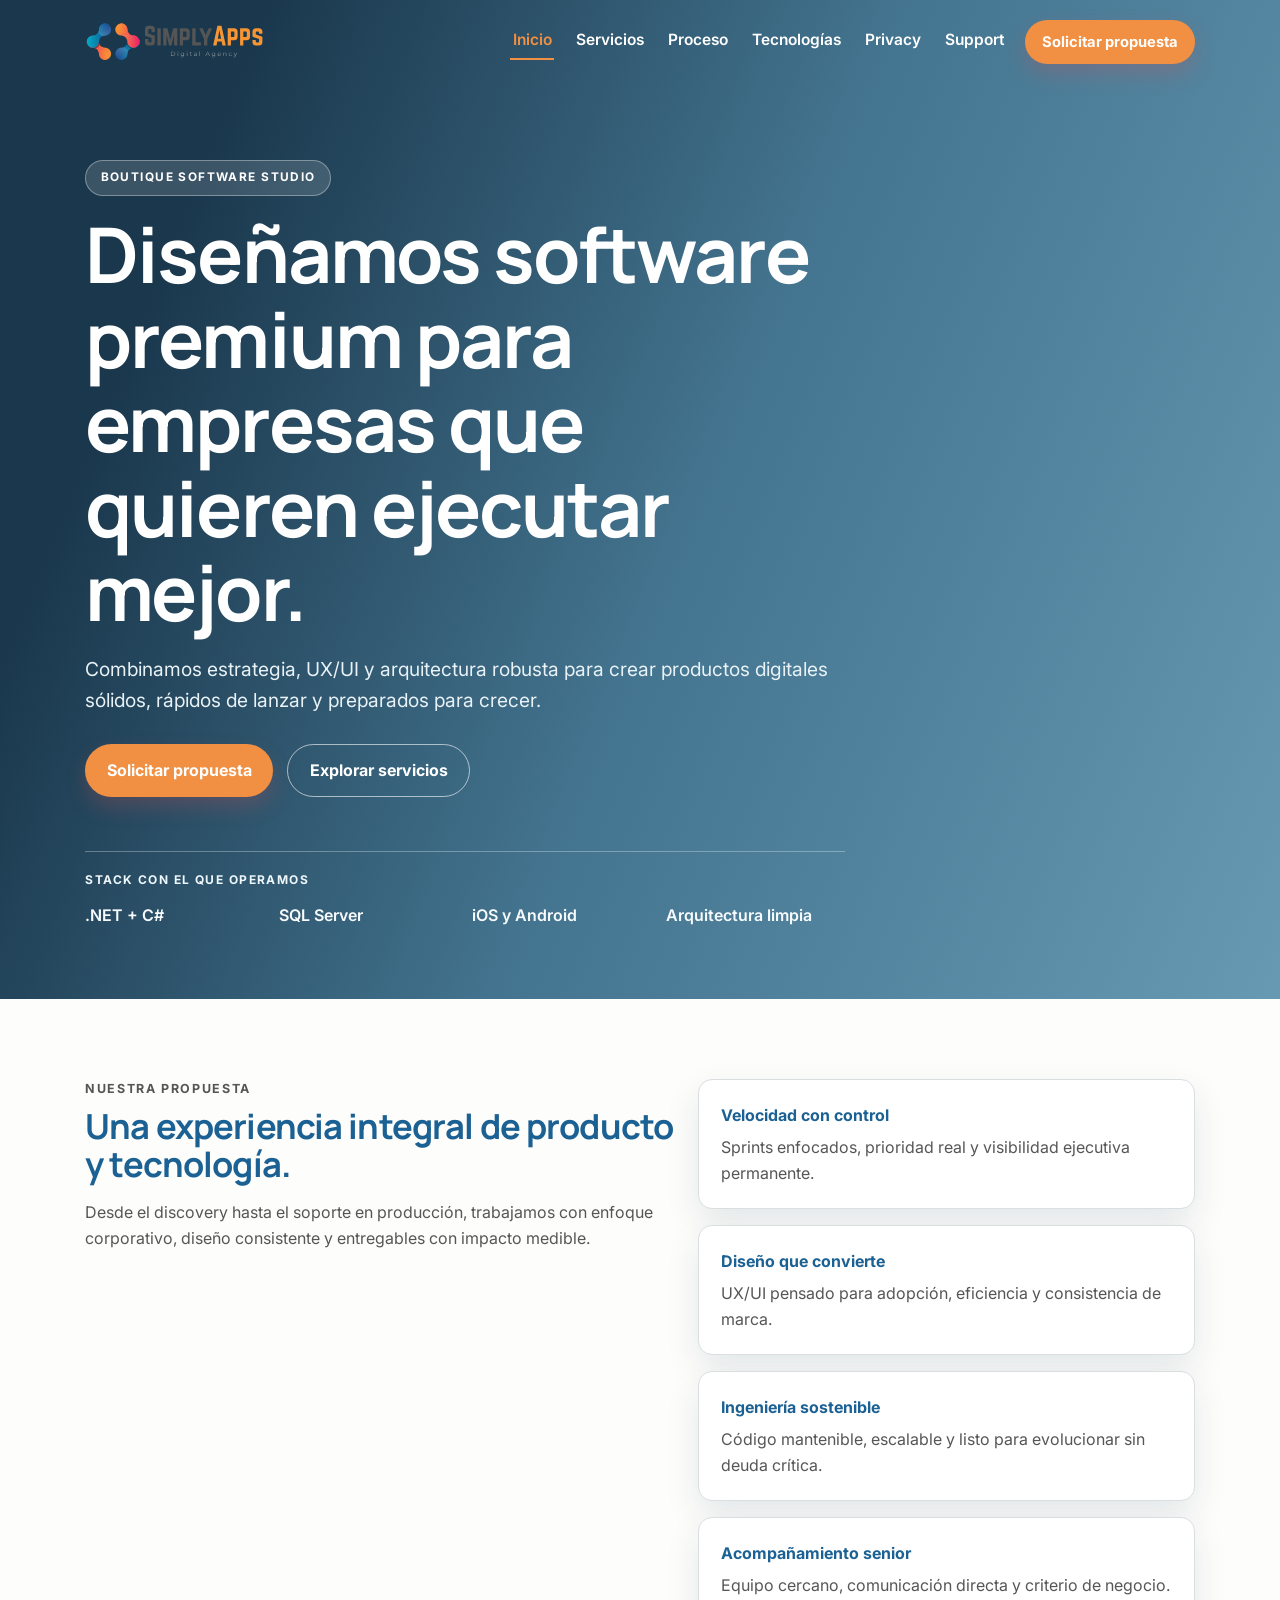
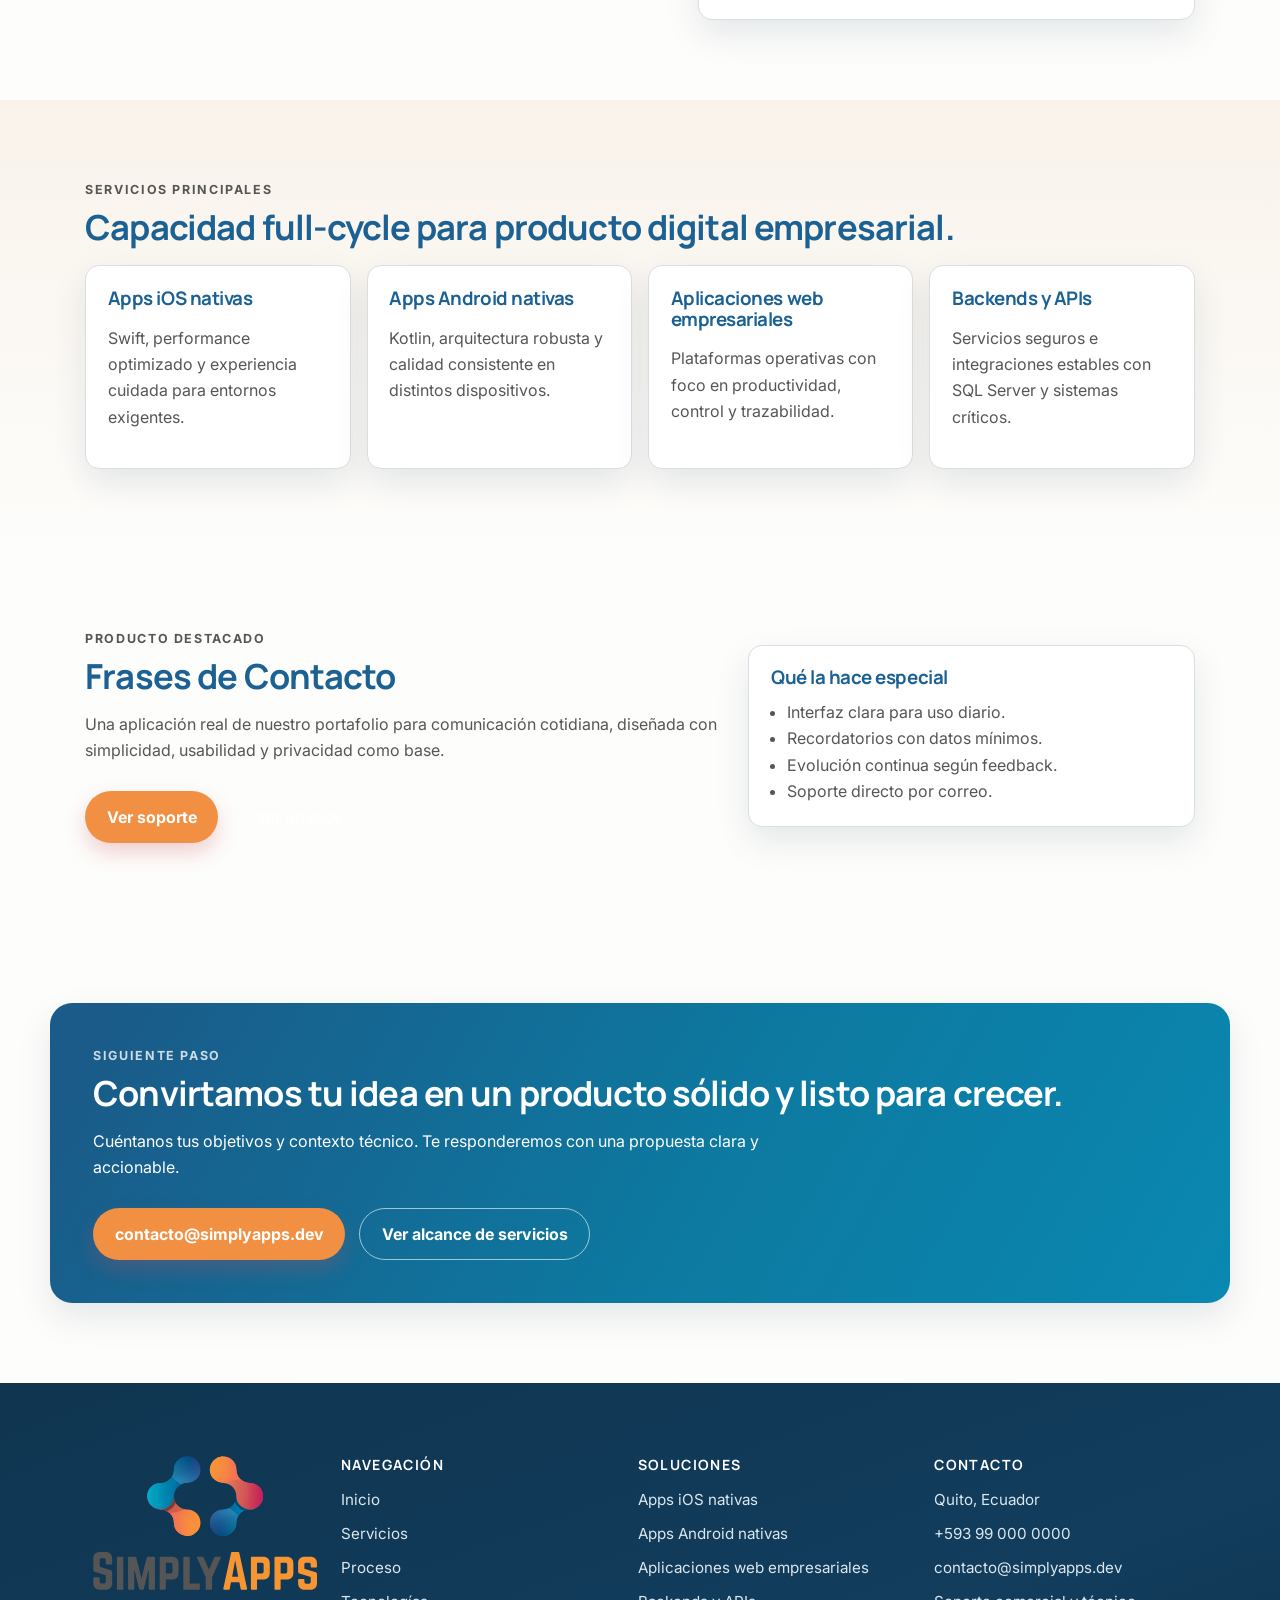
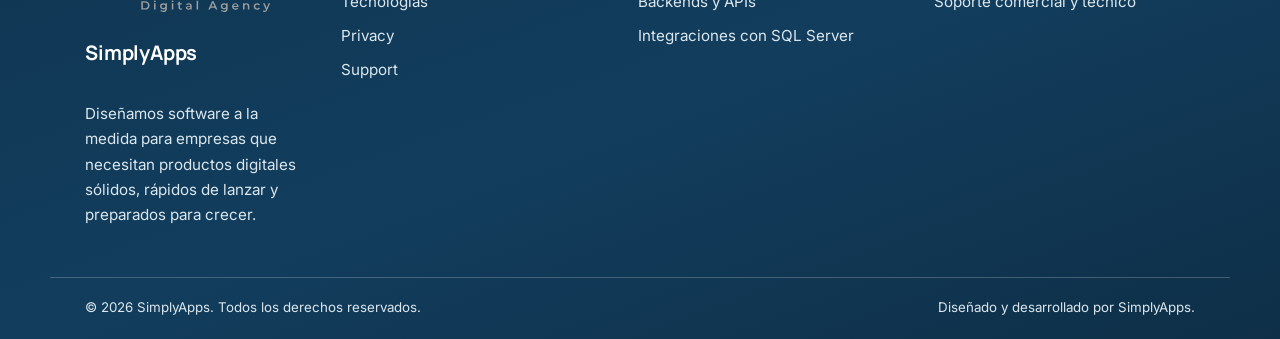
==== index.html @ c35cd117 "Refina navbar y potencia branding del footer" ====
<!doctype html>
<html lang="es">
  <head>
    <meta charset="UTF-8" />
    <meta name="viewport" content="width=device-width, initial-scale=1" />
    <title>SimplyApps | Software a medida para empresas</title>
    <meta name="description" content="SimplyApps diseña y desarrolla apps móviles nativas, plataformas web empresariales y soluciones backend sólidas para organizaciones que necesitan crecer con confianza." />
    <link rel="canonical" href="https://simplyapps.github.io/" />
    <link rel="icon" type="image/svg+xml" href="images/favicon.svg" />
    <link rel="preconnect" href="https://fonts.googleapis.com" />
    <link rel="preconnect" href="https://fonts.gstatic.com" crossorigin />
    <link href="https://fonts.googleapis.com/css2?family=Manrope:wght@500;600;700;800&family=Inter:wght@400;500;600;700&display=swap" rel="stylesheet" />
    <link rel="stylesheet" href="css/styles.css" />
  </head>
  <body data-page="inicio">
    <a class="skip-link" href="#contenido">Saltar al contenido principal</a>
    <header class="site-header" id="inicio">
      <nav class="nav" aria-label="Navegación principal">
        <div class="container nav__inner">
          <a class="brand" href="index.html" aria-label="Ir al inicio de SimplyApps"><img src="images/logoh.svg" alt="SimplyApps" /></a>
          <button class="nav-toggle" type="button" aria-expanded="false" aria-controls="nav-menu"><span class="sr-only">Abrir menú</span><span aria-hidden="true"></span><span aria-hidden="true"></span><span aria-hidden="true"></span></button>
          <div class="nav__menu" id="nav-menu">
            <a data-nav="inicio" href="index.html">Inicio</a>
            <a data-nav="servicios" href="services.html">Servicios</a>
            <a data-nav="proceso" href="process.html">Proceso</a>
            <a data-nav="tecnologias" href="technologies.html">Tecnologías</a>
            <a data-nav="privacy" href="privacy.html">Privacy</a>
            <a data-nav="support" href="support.html">Support</a>
                        <a href="#contacto" class="btn btn--sm">Solicitar propuesta</a>
          </div>
        </div>
      </nav>

      <section class="hero" aria-labelledby="hero-title">
        <div class="hero__media" aria-hidden="true"></div>
        <div class="hero__overlay" aria-hidden="true"></div>
        <div class="hero__content">
          <span class="hero__badge">Boutique software studio</span>
          <h1 id="hero-title">Diseñamos software premium para empresas que quieren ejecutar mejor.</h1>
          <p>Combinamos estrategia, UX/UI y arquitectura robusta para crear productos digitales sólidos, rápidos de lanzar y preparados para crecer.</p>
          <div class="hero__cta">
            <a class="btn" href="#contacto">Solicitar propuesta</a>
            <a class="btn btn--ghost" href="services.html">Explorar servicios</a>
          </div>
          <div class="hero__trust" aria-label="Tecnologías y estándares">
            <p>STACK CON EL QUE OPERAMOS</p>
            <ul>
              <li>.NET + C#</li>
              <li>SQL Server</li>
              <li>iOS y Android</li>
              <li>Arquitectura limpia</li>
            </ul>
          </div>
        </div>
      </section>
    </header>

    <main id="contenido">
      <section class="section">
        <div class="container grid grid--2">
          <div>
            <p class="eyebrow">Nuestra propuesta</p>
            <h2>Una experiencia integral de producto y tecnología.</h2>
            <p>Desde el discovery hasta el soporte en producción, trabajamos con enfoque corporativo, diseño consistente y entregables con impacto medible.</p>
          </div>
          <ul class="stats" aria-label="Pilares de trabajo">
            <li><strong>Velocidad con control</strong><span>Sprints enfocados, prioridad real y visibilidad ejecutiva permanente.</span></li>
            <li><strong>Diseño que convierte</strong><span>UX/UI pensado para adopción, eficiencia y consistencia de marca.</span></li>
            <li><strong>Ingeniería sostenible</strong><span>Código mantenible, escalable y listo para evolucionar sin deuda crítica.</span></li>
            <li><strong>Acompañamiento senior</strong><span>Equipo cercano, comunicación directa y criterio de negocio.</span></li>
          </ul>
        </div>
      </section>

      <section class="section section--soft" id="servicios">
        <div class="container">
          <p class="eyebrow">Servicios principales</p>
          <h2>Capacidad full-cycle para producto digital empresarial.</h2>
          <div class="cards cards--4">
            <article class="card"><h3>Apps iOS nativas</h3><p>Swift, performance optimizado y experiencia cuidada para entornos exigentes.</p></article>
            <article class="card"><h3>Apps Android nativas</h3><p>Kotlin, arquitectura robusta y calidad consistente en distintos dispositivos.</p></article>
            <article class="card"><h3>Aplicaciones web empresariales</h3><p>Plataformas operativas con foco en productividad, control y trazabilidad.</p></article>
            <article class="card"><h3>Backends y APIs</h3><p>Servicios seguros e integraciones estables con SQL Server y sistemas críticos.</p></article>
          </div>
        </div>
      </section>

      <section class="section" id="frases">
        <div class="container app-highlight">
          <div>
            <p class="eyebrow">Producto destacado</p>
            <h2 id="frases-title">Frases de Contacto</h2>
            <p>Una aplicación real de nuestro portafolio para comunicación cotidiana, diseñada con simplicidad, usabilidad y privacidad como base.</p>
            <div class="hero__cta">
              <a class="btn" href="support.html">Ver soporte</a>
              <a class="btn btn--ghost" href="privacy.html">Ver privacy</a>
            </div>
          </div>
          <aside class="card app-card" aria-label="Resumen de Frases de Contacto">
            <h3>Qué la hace especial</h3>
            <ul>
              <li>Interfaz clara para uso diario.</li>
              <li>Recordatorios con datos mínimos.</li>
              <li>Evolución continua según feedback.</li>
              <li>Soporte directo por correo.</li>
            </ul>
          </aside>
        </div>
      </section>

      <section class="section">
        <div class="container cta-block" id="contacto">
          <p class="eyebrow">Siguiente paso</p>
          <h2>Convirtamos tu idea en un producto sólido y listo para crecer.</h2>
          <p>Cuéntanos tus objetivos y contexto técnico. Te responderemos con una propuesta clara y accionable.</p>
          <div class="hero__cta">
            <a class="btn" href="mailto:contacto@simplyapps.dev">contacto@simplyapps.dev</a>
            <a class="btn btn--ghost" href="services.html">Ver alcance de servicios</a>
          </div>
        </div>
      </section>
    </main>

    <footer class="site-footer">
      <div class="container footer-grid">
        <div>
          <a class="footer-brand" href="index.html"><img src="images/LogoSquare.svg" alt="Logo SimplyApps" /><strong>SimplyApps</strong></a>
          <p>Diseñamos software a la medida para empresas que necesitan productos digitales sólidos, rápidos de lanzar y preparados para crecer.</p>
        </div>
        <div>
          <h3>Navegación</h3>
          <ul>
            <li><a href="index.html">Inicio</a></li><li><a href="services.html">Servicios</a></li><li><a href="process.html">Proceso</a></li><li><a href="technologies.html">Tecnologías</a></li><li><a href="privacy.html">Privacy</a></li><li><a href="support.html">Support</a></li>
          </ul>
        </div>
        <div>
          <h3>Soluciones</h3>
          <ul>
            <li>Apps iOS nativas</li><li>Apps Android nativas</li><li>Aplicaciones web empresariales</li><li>Backends y APIs</li><li>Integraciones con SQL Server</li>
          </ul>
        </div>
        <div>
          <h3>Contacto</h3>
          <ul>
            <li>Quito, Ecuador</li>
            <li>+593 99 000 0000</li>
            <li><a href="mailto:contacto@simplyapps.dev">contacto@simplyapps.dev</a></li>
            <li>Soporte comercial y técnico</li>
          </ul>
        </div>
      </div>
      <div class="container footer-copy">
        <small>© 2026 SimplyApps. Todos los derechos reservados.</small>
        <small>Diseñado y desarrollado por SimplyApps.</small>
      </div>
    </footer>

    <script src="js/main.js" defer></script>
  </body>
</html>
---- css/styles.css ----
:root {
  --color-primary: #1c6193;
  --color-secondary: #0a88b1;
  --color-accent: #f19043;
  --color-accent-strong: #cd5057;
  --color-text: #575656;
  --color-text-muted: #a1a6a9;
  --color-bg: #fdfdfb;
  --color-surface-warm: #ebd0b6;
  --color-surface: #ffffff;
  --color-border: #d9dee1;
  --color-footer-bg: #0f3550;
  --shadow-soft: 0 14px 34px rgba(14, 50, 76, 0.1);
  --shadow-nav: 0 8px 24px rgba(16, 52, 78, 0.14);
  --radius-lg: 22px;
  --radius-md: 14px;
  --container-max: 1180px;
  --container-pad: clamp(1rem, 3vw, 2.2rem);
}

* { box-sizing: border-box; }
html, body { margin: 0; padding: 0; }
body {
  font-family: 'Inter', system-ui, -apple-system, 'Segoe UI', Roboto, sans-serif;
  color: var(--color-text);
  background: var(--color-bg);
  line-height: 1.65;
}
a { color: inherit; text-decoration: none; }
h1, h2, h3 {
  font-family: 'Manrope', 'Inter', system-ui, sans-serif;
  line-height: 1.1;
  letter-spacing: -0.025em;
  margin: 0;
}
.container { width: 100%; max-width: var(--container-max); margin-inline: auto; padding-inline: var(--container-pad); }
.skip-link { position: absolute; left: -1000px; top: 0; }
.skip-link:focus { left: 1rem; top: 1rem; z-index: 1000; background: #fff; padding: .7rem .85rem; border-radius: .6rem; }
.sr-only { position: absolute; width: 1px; height: 1px; margin: -1px; overflow: hidden; clip: rect(0,0,0,0); }

.nav {
  position: fixed;
  inset: 0 0 auto;
  z-index: 80;
  transition: background .28s ease, box-shadow .28s ease, border-color .28s ease;
  border-bottom: 1px solid transparent;
}
.nav.is-scrolled {
  background: rgba(253, 253, 251, 0.95);
  border-color: rgba(10, 136, 177, 0.18);
  box-shadow: var(--shadow-nav);
  backdrop-filter: blur(12px);
}
.nav__inner { min-height: 84px; display: flex; align-items: center; justify-content: space-between; gap: 1rem; }
.brand { display: inline-flex; align-items: center; }
.brand img { height: 42px; width: auto; display: block; }
.nav__menu { display: flex; align-items: center; gap: clamp(.75rem, 1.5vw, 1.25rem); }
.nav__menu a:not(.btn) {
  color: #fff;
  font-weight: 600;
  font-size: .97rem;
  padding: .2rem .15rem .3rem;
  border-bottom: 2px solid transparent;
  transition: color .2s ease, border-color .2s ease;
}
.nav__menu a:not(.btn):hover,
.nav__menu a:not(.btn):focus-visible { color: var(--color-accent); }
.nav.is-scrolled .nav__menu a:not(.btn) { color: var(--color-primary); }
.nav__menu a.is-active { border-bottom-color: currentColor; color: var(--color-accent) !important; }

.nav-toggle {
  display: none;
  border: 1px solid rgba(255,255,255,.35);
  background: rgba(255,255,255,.1);
  border-radius: 12px;
  padding: .5rem;
}
.nav.is-scrolled .nav-toggle { border-color: rgba(28, 97, 147, .24); background: #fff; }
.nav-toggle span[aria-hidden='true'] { display: block; width: 22px; height: 2px; margin: 4px 0; background: #fff; }
.nav.is-scrolled .nav-toggle span[aria-hidden='true'] { background: var(--color-primary); }

.hero, .page-hero {
  position: relative;
  width: 100vw;
  max-width: 100vw;
  margin: 0 calc(50% - 50vw);
  overflow: hidden;
}
.hero { min-height: min(94vh, 980px); }
.hero__media { position: absolute; inset: 0; background: url('https://images.unsplash.com/photo-1517248135467-4c7edcad34c4?auto=format&fit=crop&w=2000&q=80') center/cover; }
.hero__overlay { position: absolute; inset: 0; background: linear-gradient(112deg, rgba(7, 39, 62, .92) 16%, rgba(10, 74, 110, .76) 54%, rgba(12, 92, 135, .62) 100%); }
.hero__content, .page-hero__content {
  position: relative;
  z-index: 2;
  padding: clamp(8rem, 20vh, 10rem) var(--container-pad) clamp(3rem, 8vh, 4.4rem);
  width: min(var(--container-max), 100%);
  margin: 0 auto;
}
.hero__content > * { max-width: 760px; }
.hero__badge {
  display: inline-flex;
  background: rgba(255, 255, 255, .14);
  color: #fff;
  border: 1px solid rgba(255,255,255,.35);
  border-radius: 999px;
  font-size: .74rem;
  font-weight: 700;
  letter-spacing: .12em;
  text-transform: uppercase;
  padding: .46rem .9rem;
}
.hero h1, .page-hero h1 { font-size: clamp(2.2rem, 6.5vw, 4.8rem); margin: 1rem 0; color: #fff; }
.hero p, .page-hero p { color: #e9f2f6; font-size: clamp(1rem, 2vw, 1.2rem); max-width: 62ch; }
.page-hero {
  min-height: clamp(20rem, 44vh, 26rem);
  background: linear-gradient(125deg, #174c70 4%, #1c6193 48%, #0a88b1 100%);
}
.page-hero::before {
  content: '';
  position: absolute;
  inset: 0;
  background: radial-gradient(circle at 12% 28%, rgba(235, 208, 182, .28), transparent 46%), radial-gradient(circle at 84% 86%, rgba(241, 144, 67, .2), transparent 42%);
}

.hero__cta { display: flex; flex-wrap: wrap; gap: .85rem; margin-top: 1.7rem; }
.btn {
  border: none;
  border-radius: 999px;
  font-weight: 700;
  min-height: 44px;
  padding: .75rem 1.35rem;
  display: inline-flex;
  align-items: center;
  justify-content: center;
  transition: background .2s ease, transform .2s ease, box-shadow .2s ease;
}
.btn:hover { transform: translateY(-1px); }
.btn:focus-visible, a:focus-visible, button:focus-visible, summary:focus-visible { outline: 3px solid rgba(241, 144, 67, .45); outline-offset: 2px; }
.btn--primary, .btn { background: var(--color-accent); color: #fff; box-shadow: 0 10px 20px rgba(205, 80, 87, .25); }
.btn--primary:hover, .btn:hover { background: var(--color-accent-strong); }
.btn--ghost {
  background: transparent;
  color: #fff;
  border: 1px solid rgba(255,255,255,.6);
  box-shadow: none;
}
.btn--ghost:hover { background: rgba(255,255,255,.15); }
.nav.is-scrolled .btn--ghost { color: var(--color-primary); border-color: rgba(28, 97, 147, .42); }
.btn--sm { min-height: 40px; padding: .62rem 1.05rem; font-size: .92rem; }

.hero__trust { margin-top: clamp(2rem, 8vh, 3.4rem); border-top: 1px solid rgba(255,255,255,.3); padding-top: 1.1rem; }
.hero__trust p { margin: 0; color: #eef7fb; font-size: .75rem; letter-spacing: .12em; font-weight: 700; }
.hero__trust ul { list-style: none; padding: 0; margin: .8rem 0 0; display: grid; grid-template-columns: repeat(4, minmax(0, 1fr)); gap: .9rem; color: #f8fbfd; font-weight: 600; }

.section { padding: clamp(3rem, 7vw, 5rem) 0; }
.section h2 { font-size: clamp(1.6rem, 2.7vw, 2.5rem); margin: .45rem 0 1rem; color: var(--color-primary); }
.section p { color: var(--color-text); max-width: 68ch; }
.section--soft { background: linear-gradient(180deg, rgba(235, 208, 182, .24), rgba(253, 253, 251, .95)); }
.eyebrow { color: var(--color-secondary); font-size: .78rem; letter-spacing: .13em; font-weight: 700; text-transform: uppercase; margin: 0; }

.grid { display: grid; gap: 1.1rem; }
.grid--2 { grid-template-columns: 1.2fr 1fr; }
.cards, .stats, .faq { display: grid; gap: 1rem; margin-top: 1.2rem; }
.cards--4 { grid-template-columns: repeat(4, minmax(0, 1fr)); }
.cards--3 { grid-template-columns: repeat(3, minmax(0, 1fr)); }
.cards--2 { grid-template-columns: repeat(2, minmax(0, 1fr)); }

.card, .stats li, .process li, .faq-item {
  background: var(--color-surface);
  border: 1px solid var(--color-border);
  border-radius: var(--radius-md);
  box-shadow: var(--shadow-soft);
  padding: clamp(1rem, 2vw, 1.35rem);
}
.card h3, .card h2 { margin-bottom: .5rem; color: var(--color-primary); }
.card p, .card li { color: var(--color-text); }
.stats { list-style: none; padding: 0; margin: 0; }
.stats li strong { display: block; color: var(--color-primary); margin-bottom: .35rem; }
.process { list-style: none; padding: 0; margin: 1rem 0 0; display: grid; grid-template-columns: repeat(3, minmax(0,1fr)); gap: .9rem; }
.process strong { display: block; margin-bottom: .3rem; color: var(--color-primary); }
.chips { list-style: none; margin: 1rem 0 0; padding: 0; display: flex; gap: .7rem; flex-wrap: wrap; }
.chips li { border: 1px solid rgba(10,136,177,.28); background: #fff; border-radius: 999px; padding: .45rem .85rem; color: var(--color-primary); font-weight: 600; }
.app-highlight { display: grid; gap: 1rem; grid-template-columns: 1.45fr 1fr; align-items: center; }
.app-card ul, .legal-card ul { margin: .7rem 0 0; padding-left: 1rem; }

.cta-block {
  background: linear-gradient(120deg, #1a5b89 5%, #0d79a0 55%, #0a88b1 100%);
  border-radius: var(--radius-lg);
  padding: clamp(1.6rem, 4vw, 2.7rem);
  box-shadow: var(--shadow-soft);
}
.cta-block h2, .cta-block p { color: #fff; }
.cta-block .eyebrow { color: rgba(255,255,255,.78); }

.legal-grid { display: grid; gap: 1rem; grid-template-columns: repeat(2, minmax(0, 1fr)); }
.legal-footer p { margin: 0; }
.faq-item summary { font-weight: 700; color: var(--color-primary); cursor: pointer; }
.faq-item p { margin: .65rem 0 0; }

.site-footer {
  background: linear-gradient(160deg, #0f3550, #123d5d 55%, #0e2f47 100%);
  color: #dbe7ee;
  padding: 4.2rem 0 1.25rem;
}
.footer-grid {
  display: grid;
  gap: clamp(1.5rem, 2.8vw, 2.6rem);
  grid-template-columns: minmax(220px, 1fr) repeat(3, minmax(0, 1.25fr));
  align-items: start;
}
.footer-grid > div:first-child { max-width: 34ch; }
.footer-brand {
  display: inline-flex;
  flex-direction: column;
  align-items: flex-start;
  gap: .95rem;
  margin-bottom: 1.1rem;
}
.footer-brand img { width: clamp(136px, 20vw, 230px); height: auto; }
.footer-brand strong { font-family: 'Manrope', sans-serif; font-size: 1.25rem; letter-spacing: -.01em; color: #fff; }
.site-footer h3 {
  margin: .4rem 0 .9rem;
  color: #fff;
  font-size: .88rem;
  letter-spacing: .1em;
  text-transform: uppercase;
}
.site-footer p, .site-footer li { color: #dbe7ee; font-size: .95rem; line-height: 1.65; }
.site-footer ul { list-style: none; padding: 0; margin: 0; display: grid; gap: .56rem; }
.site-footer a { color: #dbe7ee; transition: color .2s ease; }
.site-footer a:hover { color: var(--color-accent); }
.footer-copy {
  border-top: 1px solid rgba(219,231,238,.24);
  margin-top: 2.2rem;
  padding-top: 1.15rem;
  display: flex;
  justify-content: space-between;
  gap: 1rem;
  flex-wrap: wrap;
}
@media (min-width: 1200px) {
  .footer-brand img { width: clamp(170px, 20vw, 240px); }
}

@media (max-width: 1080px) {
  .cards--4, .cards--3, .grid--2, .footer-grid, .app-highlight, .legal-grid, .process { grid-template-columns: 1fr 1fr; }
  .hero__trust ul { grid-template-columns: repeat(2, minmax(0, 1fr)); }
  .footer-brand img { width: clamp(126px, 28vw, 185px); }
}
@media (max-width: 780px) {
  .nav__inner { min-height: 76px; }
  .brand img { height: 36px; }
  .nav-toggle { display: inline-block; }
  .nav__menu {
    position: absolute;
    left: 1rem;
    right: 1rem;
    top: 84px;
    background: #fff;
    border: 1px solid rgba(28,97,147,.2);
    border-radius: 14px;
    padding: .9rem;
    box-shadow: var(--shadow-soft);
    display: none;
    flex-direction: column;
    align-items: stretch;
    gap: .7rem;
  }
  .nav__menu.is-open { display: flex; }
  .nav__menu a:not(.btn) { color: var(--color-primary); }
  .cards--4, .cards--3, .cards--2, .grid--2, .footer-grid, .app-highlight, .legal-grid, .process { grid-template-columns: 1fr; }
  .footer-grid { gap: 1.6rem; }
  .site-footer { padding-top: 3.2rem; }
  .footer-brand img { width: clamp(118px, 42vw, 170px); }
  .site-footer h3 { margin-top: .1rem; }
  .hero { min-height: 86vh; }
  .hero__cta { flex-direction: column; align-items: stretch; }
}

@supports not (overflow: clip) { body { overflow-x: hidden; } }
@media (prefers-reduced-motion: reduce) { * { transition: none !important; } }
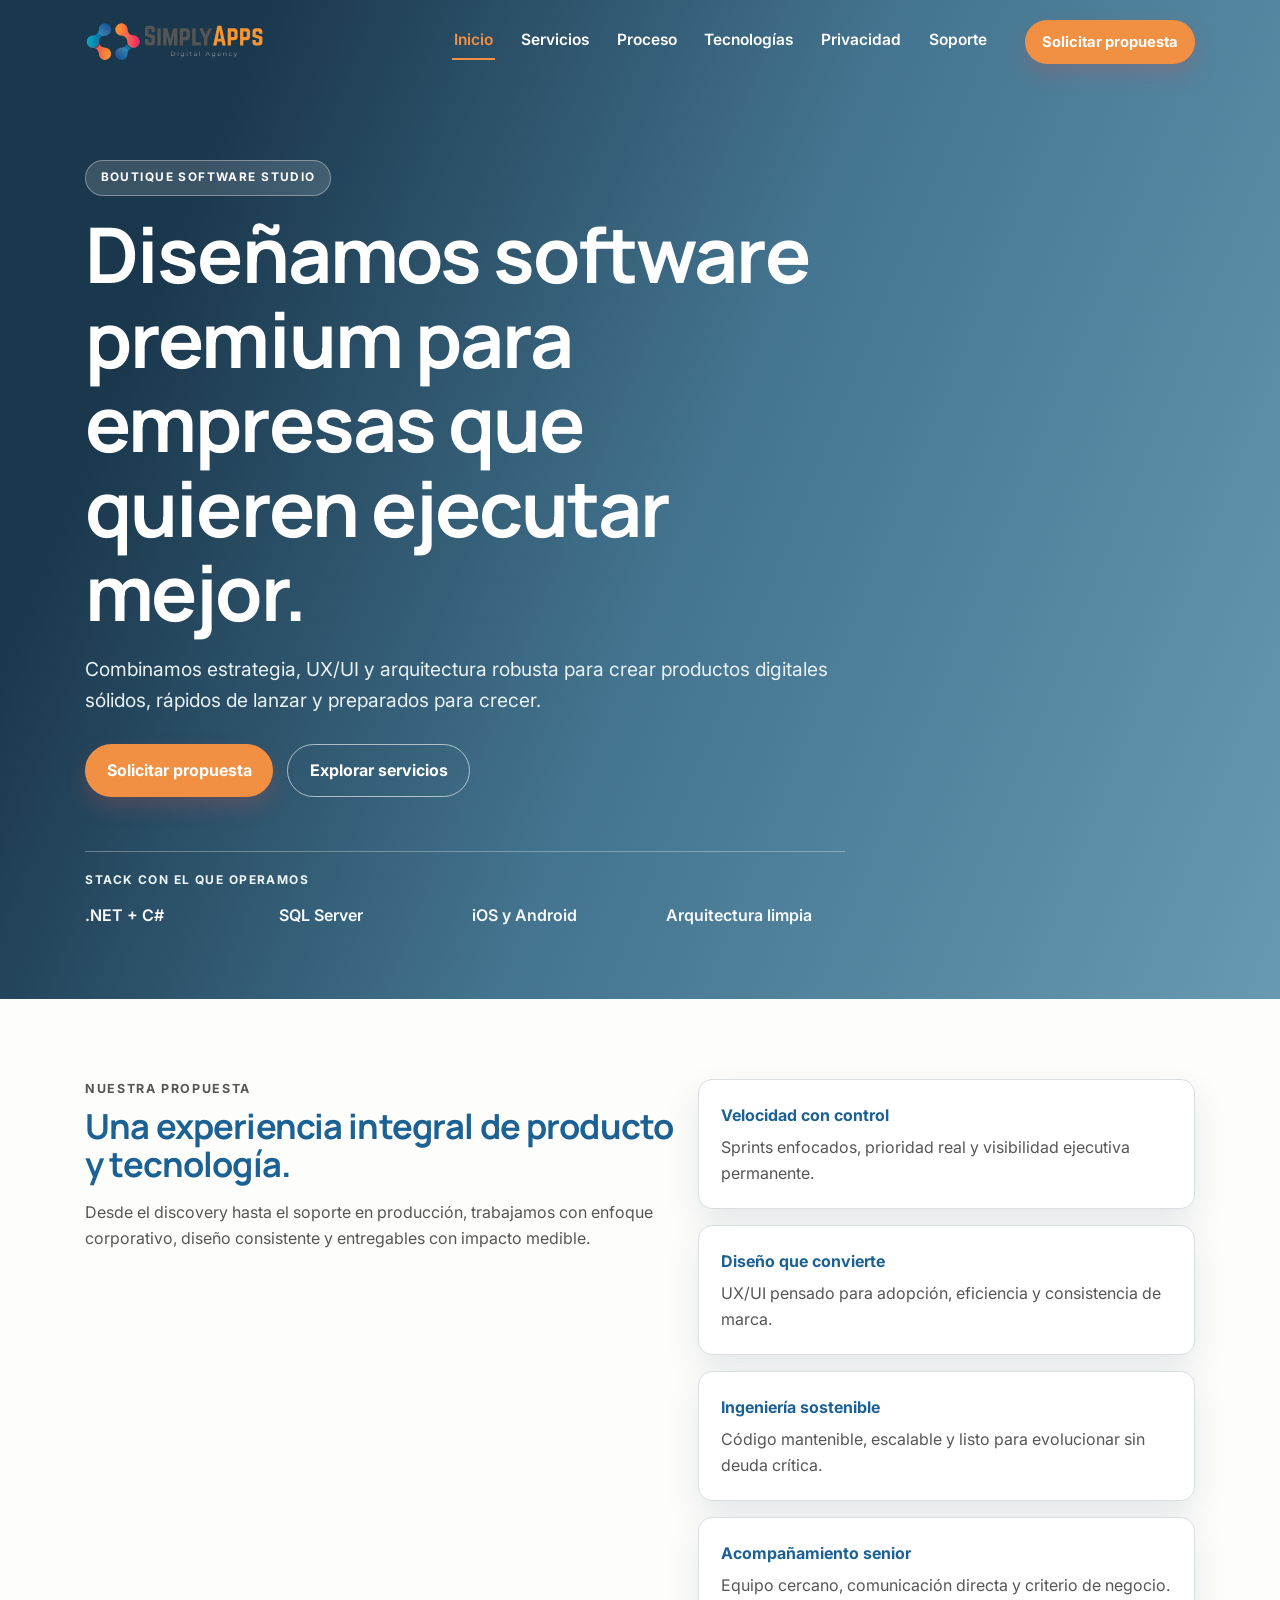
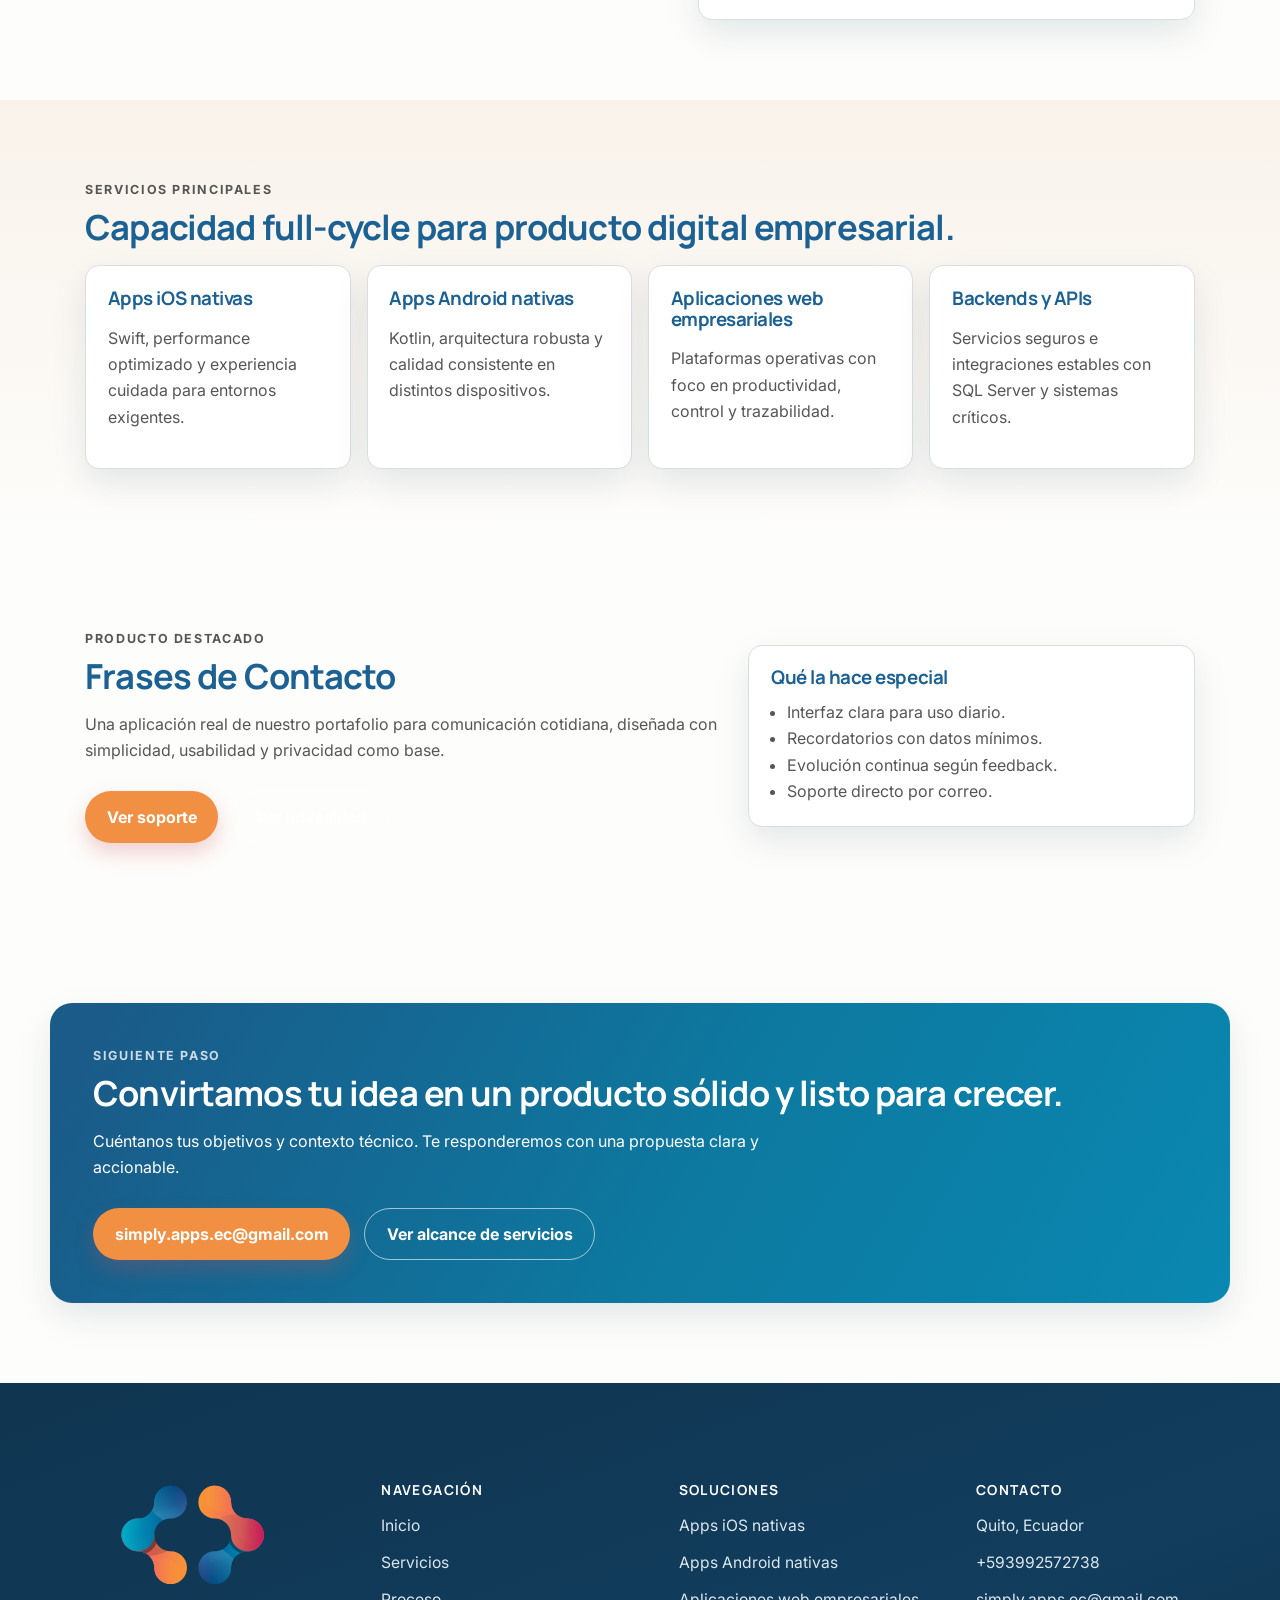
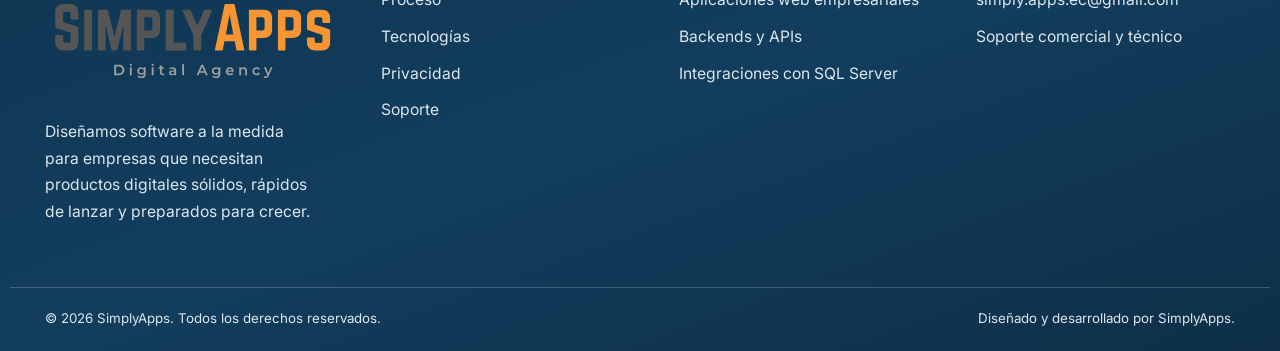
==== commit d040481c: "Actualizar footer y contenido de privacidad/soporte en español" ====
--- a/index.html
+++ b/index.html
@@ -24,8 +24,8 @@
             <a data-nav="servicios" href="services.html">Servicios</a>
             <a data-nav="proceso" href="process.html">Proceso</a>
             <a data-nav="tecnologias" href="technologies.html">Tecnologías</a>
-            <a data-nav="privacy" href="privacy.html">Privacy</a>
-            <a data-nav="support" href="support.html">Support</a>
+            <a data-nav="privacy" href="privacy.html">Privacidad</a>
+            <a data-nav="support" href="support.html">Soporte</a>
                         <a href="#contacto" class="btn btn--sm">Solicitar propuesta</a>
           </div>
         </div>
@@ -93,7 +93,7 @@
             <p>Una aplicación real de nuestro portafolio para comunicación cotidiana, diseñada con simplicidad, usabilidad y privacidad como base.</p>
             <div class="hero__cta">
               <a class="btn" href="support.html">Ver soporte</a>
-              <a class="btn btn--ghost" href="privacy.html">Ver privacy</a>
+              <a class="btn btn--ghost" href="privacy.html">Ver privacidad</a>
             </div>
           </div>
           <aside class="card app-card" aria-label="Resumen de Frases de Contacto">
@@ -114,7 +114,7 @@
           <h2>Convirtamos tu idea en un producto sólido y listo para crecer.</h2>
           <p>Cuéntanos tus objetivos y contexto técnico. Te responderemos con una propuesta clara y accionable.</p>
           <div class="hero__cta">
-            <a class="btn" href="mailto:contacto@simplyapps.dev">contacto@simplyapps.dev</a>
+            <a class="btn" href="mailto:simply.apps.ec@gmail.com">simply.apps.ec@gmail.com</a>
             <a class="btn btn--ghost" href="services.html">Ver alcance de servicios</a>
           </div>
         </div>
@@ -124,13 +124,13 @@
     <footer class="site-footer">
       <div class="container footer-grid">
         <div>
-          <a class="footer-brand" href="index.html"><img src="images/LogoSquare.svg" alt="Logo SimplyApps" /><strong>SimplyApps</strong></a>
+          <a class="footer-brand" href="index.html"><img src="images/LogoSquare.svg" alt="Logo SimplyApps" /></a>
           <p>Diseñamos software a la medida para empresas que necesitan productos digitales sólidos, rápidos de lanzar y preparados para crecer.</p>
         </div>
         <div>
           <h3>Navegación</h3>
           <ul>
-            <li><a href="index.html">Inicio</a></li><li><a href="services.html">Servicios</a></li><li><a href="process.html">Proceso</a></li><li><a href="technologies.html">Tecnologías</a></li><li><a href="privacy.html">Privacy</a></li><li><a href="support.html">Support</a></li>
+            <li><a href="index.html">Inicio</a></li><li><a href="services.html">Servicios</a></li><li><a href="process.html">Proceso</a></li><li><a href="technologies.html">Tecnologías</a></li><li><a href="privacy.html">Privacidad</a></li><li><a href="support.html">Soporte</a></li>
           </ul>
         </div>
         <div>
@@ -143,8 +143,8 @@
           <h3>Contacto</h3>
           <ul>
             <li>Quito, Ecuador</li>
-            <li>+593 99 000 0000</li>
-            <li><a href="mailto:contacto@simplyapps.dev">contacto@simplyapps.dev</a></li>
+            <li><a href="tel:+593992572738">+593992572738</a></li>
+            <li><a href="mailto:simply.apps.ec@gmail.com">simply.apps.ec@gmail.com</a></li>
             <li>Soporte comercial y técnico</li>
           </ul>
         </div>
--- a/css/styles.css
+++ b/css/styles.css
@@ -54,7 +54,7 @@
 .nav__inner { min-height: 84px; display: flex; align-items: center; justify-content: space-between; gap: 1rem; }
 .brand { display: inline-flex; align-items: center; }
 .brand img { height: 42px; width: auto; display: block; }
-.nav__menu { display: flex; align-items: center; gap: clamp(.75rem, 1.5vw, 1.25rem); }
+.nav__menu { display: flex; align-items: center; gap: clamp(.9rem, 1.8vw, 1.45rem); }
 .nav__menu a:not(.btn) {
   color: #fff;
   font-weight: 600;
@@ -67,6 +67,7 @@
 .nav__menu a:not(.btn):focus-visible { color: var(--color-accent); }
 .nav.is-scrolled .nav__menu a:not(.btn) { color: var(--color-primary); }
 .nav__menu a.is-active { border-bottom-color: currentColor; color: var(--color-accent) !important; }
+.nav__menu .btn { margin-left: clamp(.35rem, 1vw, .8rem); }
 
 .nav-toggle {
   display: none;
@@ -200,52 +201,51 @@
 .site-footer {
   background: linear-gradient(160deg, #0f3550, #123d5d 55%, #0e2f47 100%);
   color: #dbe7ee;
-  padding: 4.2rem 0 1.25rem;
-}
+  padding: clamp(4.8rem, 8.2vw, 6rem) 0 1.35rem;
+}
+.site-footer .container { max-width: 1260px; }
 .footer-grid {
   display: grid;
-  gap: clamp(1.5rem, 2.8vw, 2.6rem);
-  grid-template-columns: minmax(220px, 1fr) repeat(3, minmax(0, 1.25fr));
+  gap: clamp(1.8rem, 3vw, 3rem);
+  grid-template-columns: minmax(280px, 1.15fr) repeat(3, minmax(170px, 1fr));
   align-items: start;
 }
-.footer-grid > div:first-child { max-width: 34ch; }
+.footer-grid > div:first-child { max-width: 38ch; padding-right: clamp(.4rem, 1.8vw, 1.6rem); }
 .footer-brand {
   display: inline-flex;
   flex-direction: column;
   align-items: flex-start;
-  gap: .95rem;
-  margin-bottom: 1.1rem;
-}
-.footer-brand img { width: clamp(136px, 20vw, 230px); height: auto; }
-.footer-brand strong { font-family: 'Manrope', sans-serif; font-size: 1.25rem; letter-spacing: -.01em; color: #fff; }
+  gap: .65rem;
+  margin-bottom: .95rem;
+}
+.footer-brand img { width: clamp(220px, 23vw, 320px); height: auto; display: block; }
 .site-footer h3 {
-  margin: .4rem 0 .9rem;
-  color: #fff;
-  font-size: .88rem;
+  margin: .15rem 0 1rem;
+  color: #fff;
+  font-size: .86rem;
   letter-spacing: .1em;
   text-transform: uppercase;
 }
-.site-footer p, .site-footer li { color: #dbe7ee; font-size: .95rem; line-height: 1.65; }
-.site-footer ul { list-style: none; padding: 0; margin: 0; display: grid; gap: .56rem; }
+.site-footer p, .site-footer li { color: #dbe7ee; font-size: .98rem; line-height: 1.72; }
+.site-footer ul { list-style: none; padding: 0; margin: 0; display: grid; gap: .62rem; }
 .site-footer a { color: #dbe7ee; transition: color .2s ease; }
 .site-footer a:hover { color: var(--color-accent); }
 .footer-copy {
   border-top: 1px solid rgba(219,231,238,.24);
-  margin-top: 2.2rem;
-  padding-top: 1.15rem;
+  margin-top: 2.8rem;
+  padding-top: 1.25rem;
   display: flex;
   justify-content: space-between;
   gap: 1rem;
   flex-wrap: wrap;
 }
-@media (min-width: 1200px) {
-  .footer-brand img { width: clamp(170px, 20vw, 240px); }
-}
 
 @media (max-width: 1080px) {
   .cards--4, .cards--3, .grid--2, .footer-grid, .app-highlight, .legal-grid, .process { grid-template-columns: 1fr 1fr; }
   .hero__trust ul { grid-template-columns: repeat(2, minmax(0, 1fr)); }
-  .footer-brand img { width: clamp(126px, 28vw, 185px); }
+  .footer-grid { gap: 1.9rem 1.5rem; }
+  .footer-grid > div:first-child { grid-column: 1 / -1; max-width: 52ch; padding-right: 0; }
+  .footer-brand img { width: clamp(210px, 35vw, 280px); }
 }
 @media (max-width: 780px) {
   .nav__inner { min-height: 76px; }
@@ -268,10 +268,12 @@
   }
   .nav__menu.is-open { display: flex; }
   .nav__menu a:not(.btn) { color: var(--color-primary); }
+  .nav__menu .btn { margin-left: 0; margin-top: .2rem; }
   .cards--4, .cards--3, .cards--2, .grid--2, .footer-grid, .app-highlight, .legal-grid, .process { grid-template-columns: 1fr; }
-  .footer-grid { gap: 1.6rem; }
-  .site-footer { padding-top: 3.2rem; }
-  .footer-brand img { width: clamp(118px, 42vw, 170px); }
+  .footer-grid { gap: 1.8rem; }
+  .site-footer { padding-top: 3.8rem; }
+  .footer-grid > div:first-child { max-width: 100%; }
+  .footer-brand img { width: clamp(190px, 56vw, 250px); }
   .site-footer h3 { margin-top: .1rem; }
   .hero { min-height: 86vh; }
   .hero__cta { flex-direction: column; align-items: stretch; }
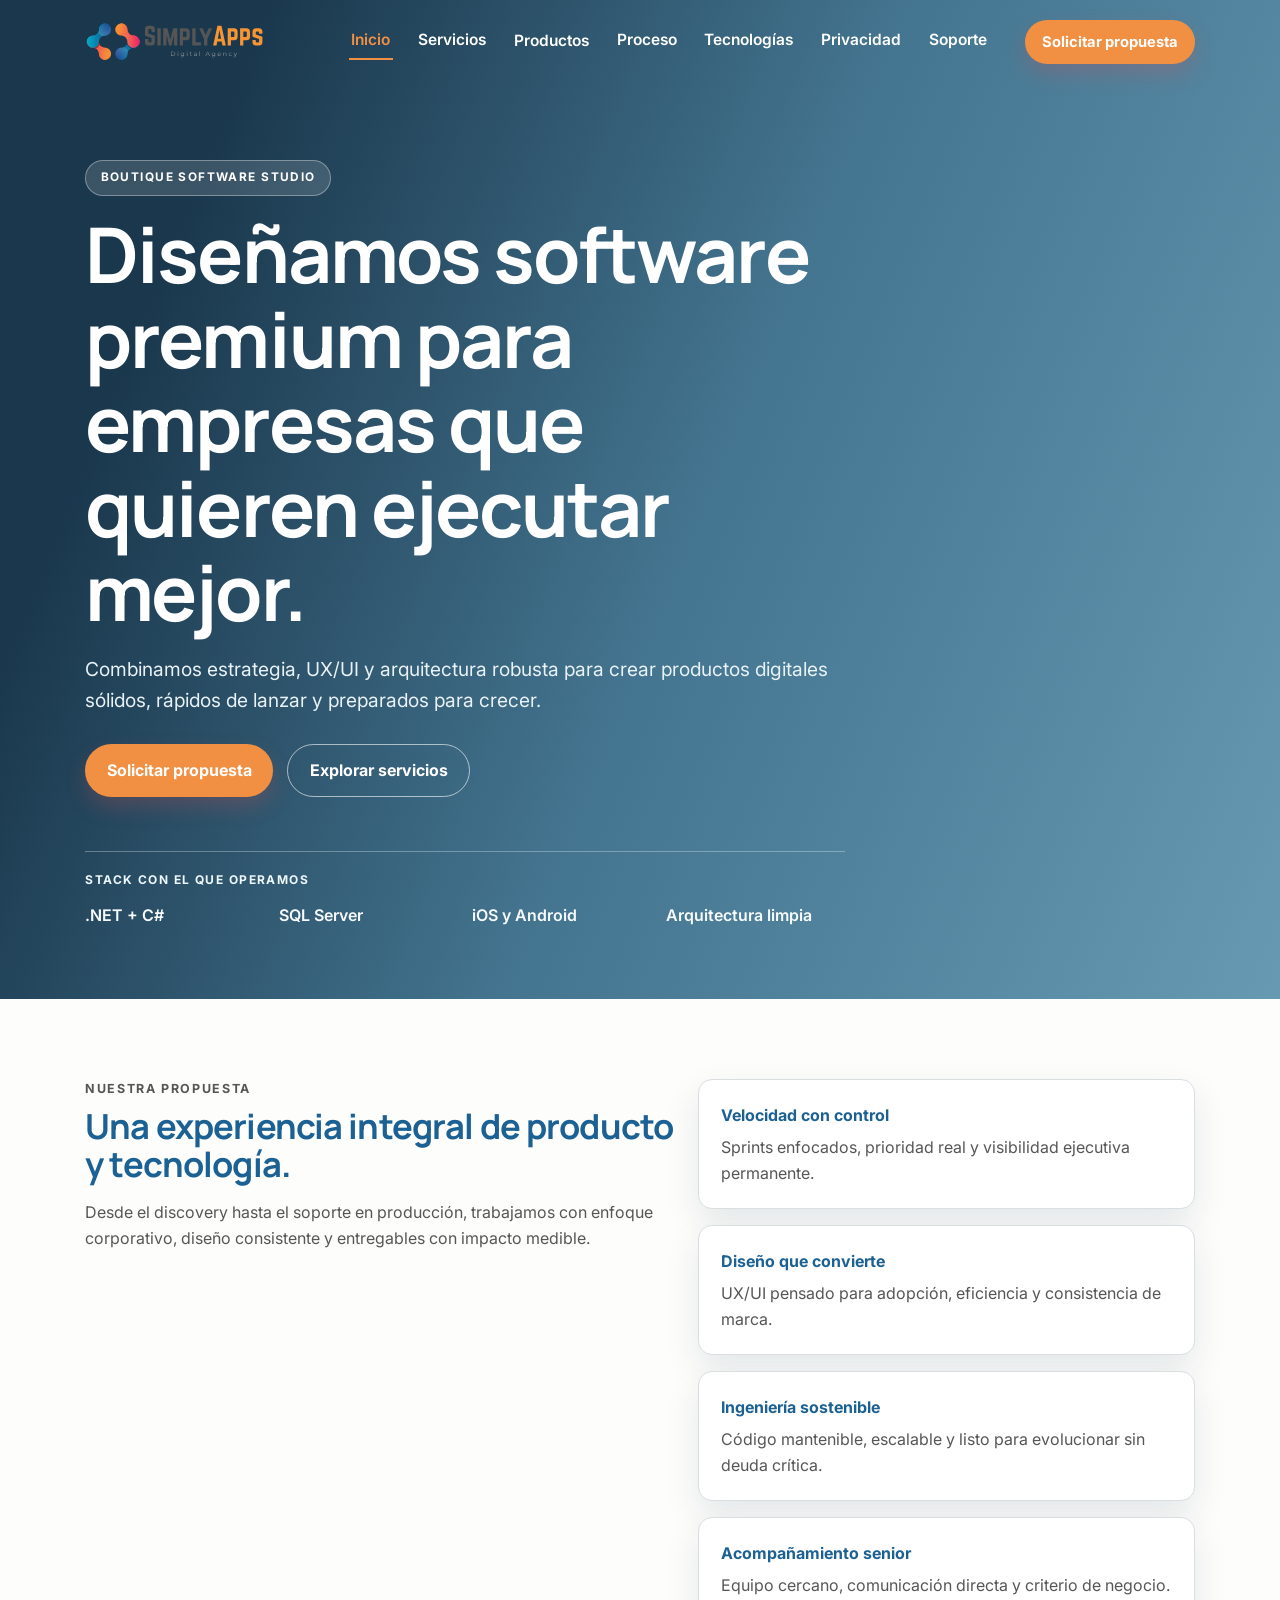
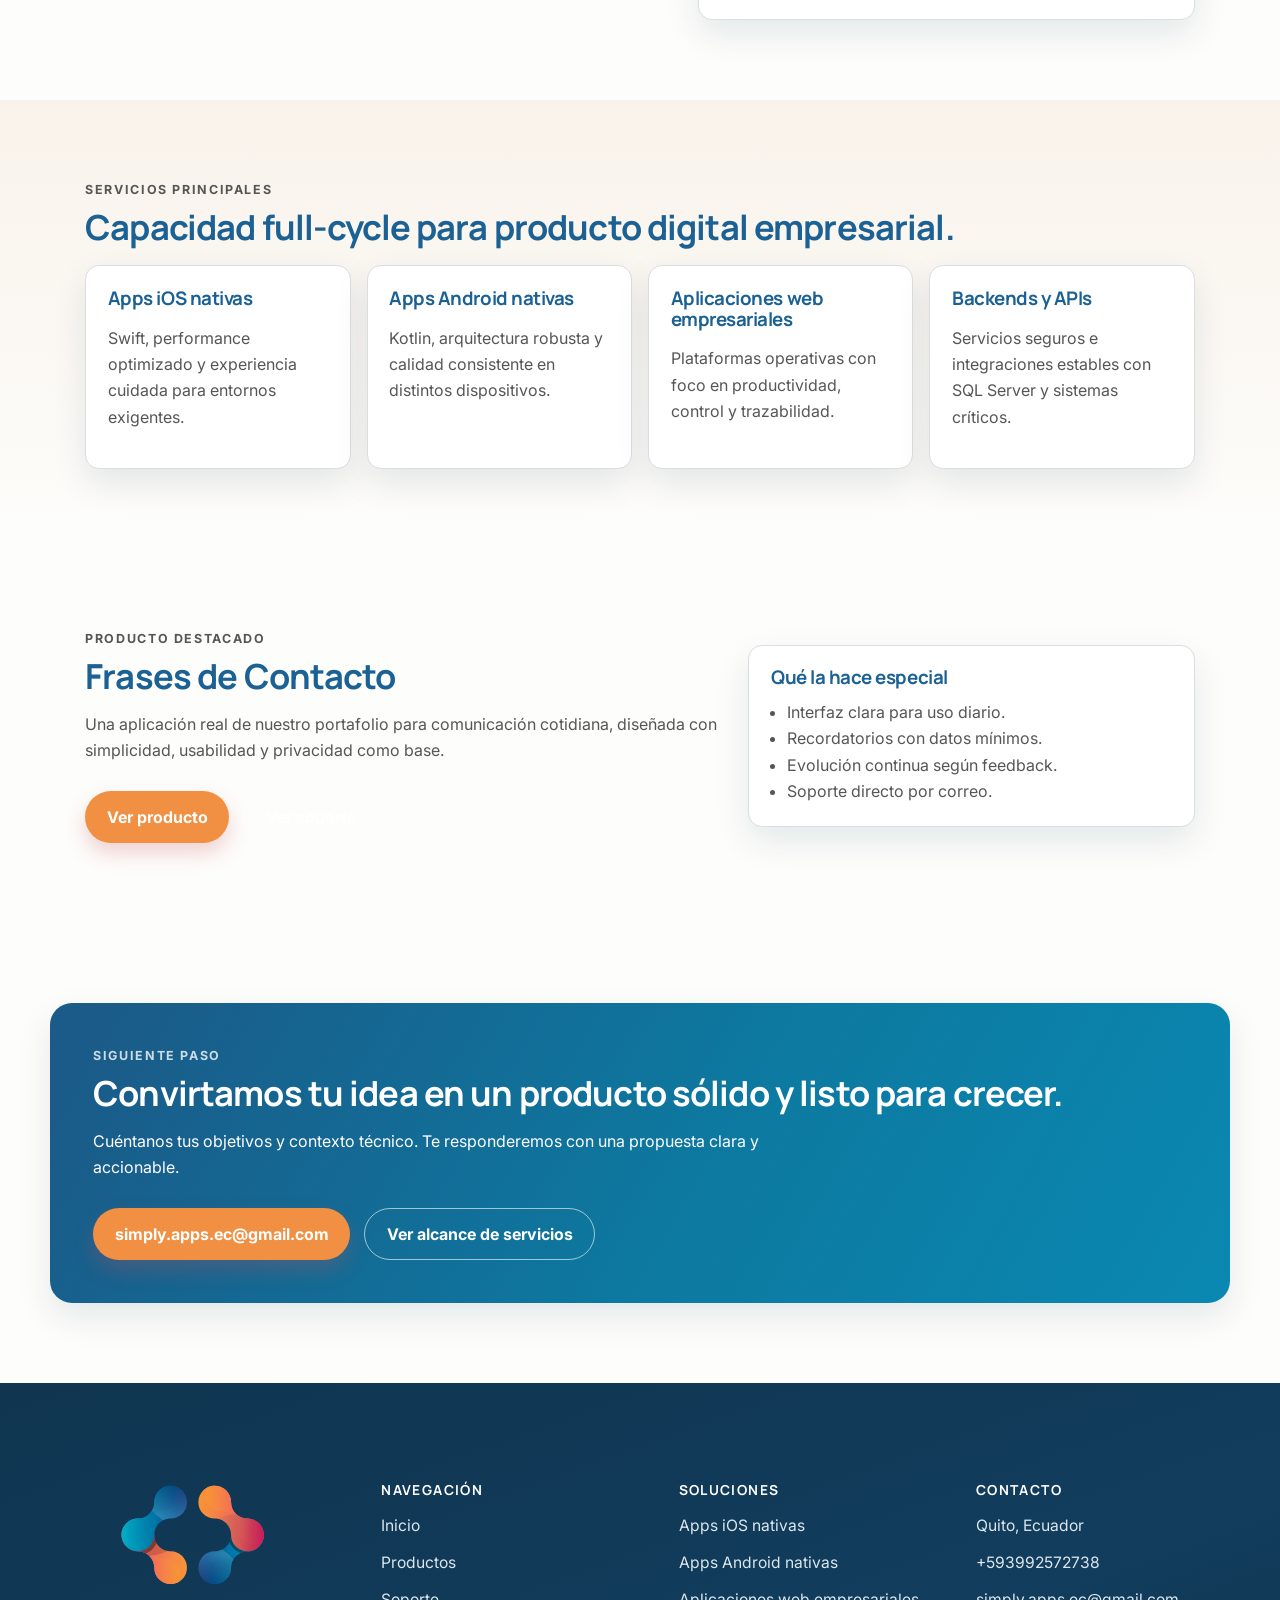
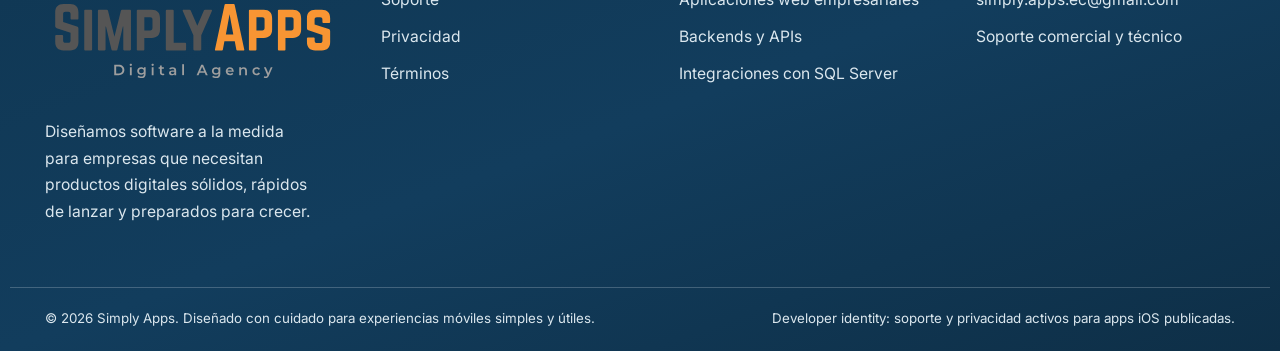
==== commit b0e984ca: "Add Frases de Contacto product landing page and navbar dropdown" ====
--- a/index.html
+++ b/index.html
@@ -15,21 +15,7 @@
   <body data-page="inicio">
     <a class="skip-link" href="#contenido">Saltar al contenido principal</a>
     <header class="site-header" id="inicio">
-      <nav class="nav" aria-label="Navegación principal">
-        <div class="container nav__inner">
-          <a class="brand" href="index.html" aria-label="Ir al inicio de SimplyApps"><img src="images/logoh.svg" alt="SimplyApps" /></a>
-          <button class="nav-toggle" type="button" aria-expanded="false" aria-controls="nav-menu"><span class="sr-only">Abrir menú</span><span aria-hidden="true"></span><span aria-hidden="true"></span><span aria-hidden="true"></span></button>
-          <div class="nav__menu" id="nav-menu">
-            <a data-nav="inicio" href="index.html">Inicio</a>
-            <a data-nav="servicios" href="services.html">Servicios</a>
-            <a data-nav="proceso" href="process.html">Proceso</a>
-            <a data-nav="tecnologias" href="technologies.html">Tecnologías</a>
-            <a data-nav="privacy" href="privacy.html">Privacidad</a>
-            <a data-nav="support" href="support.html">Soporte</a>
-                        <a href="#contacto" class="btn btn--sm">Solicitar propuesta</a>
-          </div>
-        </div>
-      </nav>
+      <div id="site-nav"></div>
 
       <section class="hero" aria-labelledby="hero-title">
         <div class="hero__media" aria-hidden="true"></div>
@@ -92,8 +78,8 @@
             <h2 id="frases-title">Frases de Contacto</h2>
             <p>Una aplicación real de nuestro portafolio para comunicación cotidiana, diseñada con simplicidad, usabilidad y privacidad como base.</p>
             <div class="hero__cta">
-              <a class="btn" href="support.html">Ver soporte</a>
-              <a class="btn btn--ghost" href="privacy.html">Ver privacidad</a>
+              <a class="btn" href="frases-de-contacto.html">Ver producto</a>
+              <a class="btn btn--ghost" href="support.html">Ver soporte</a>
             </div>
           </div>
           <aside class="card app-card" aria-label="Resumen de Frases de Contacto">
@@ -121,39 +107,7 @@
       </section>
     </main>
 
-    <footer class="site-footer">
-      <div class="container footer-grid">
-        <div>
-          <a class="footer-brand" href="index.html"><img src="images/LogoSquare.svg" alt="Logo SimplyApps" /></a>
-          <p>Diseñamos software a la medida para empresas que necesitan productos digitales sólidos, rápidos de lanzar y preparados para crecer.</p>
-        </div>
-        <div>
-          <h3>Navegación</h3>
-          <ul>
-            <li><a href="index.html">Inicio</a></li><li><a href="services.html">Servicios</a></li><li><a href="process.html">Proceso</a></li><li><a href="technologies.html">Tecnologías</a></li><li><a href="privacy.html">Privacidad</a></li><li><a href="support.html">Soporte</a></li>
-          </ul>
-        </div>
-        <div>
-          <h3>Soluciones</h3>
-          <ul>
-            <li>Apps iOS nativas</li><li>Apps Android nativas</li><li>Aplicaciones web empresariales</li><li>Backends y APIs</li><li>Integraciones con SQL Server</li>
-          </ul>
-        </div>
-        <div>
-          <h3>Contacto</h3>
-          <ul>
-            <li>Quito, Ecuador</li>
-            <li><a href="tel:+593992572738">+593992572738</a></li>
-            <li><a href="mailto:simply.apps.ec@gmail.com">simply.apps.ec@gmail.com</a></li>
-            <li>Soporte comercial y técnico</li>
-          </ul>
-        </div>
-      </div>
-      <div class="container footer-copy">
-        <small>© 2026 SimplyApps. Todos los derechos reservados.</small>
-        <small>Diseñado y desarrollado por SimplyApps.</small>
-      </div>
-    </footer>
+    <div id="site-footer"></div>
 
     <script src="js/main.js" defer></script>
   </body>
--- a/css/styles.css
+++ b/css/styles.css
@@ -55,19 +55,53 @@
 .brand { display: inline-flex; align-items: center; }
 .brand img { height: 42px; width: auto; display: block; }
 .nav__menu { display: flex; align-items: center; gap: clamp(.9rem, 1.8vw, 1.45rem); }
-.nav__menu a:not(.btn) {
+.nav__menu a:not(.btn),
+.nav__dropdown-toggle {
   color: #fff;
   font-weight: 600;
   font-size: .97rem;
   padding: .2rem .15rem .3rem;
   border-bottom: 2px solid transparent;
   transition: color .2s ease, border-color .2s ease;
+  background: transparent;
+  border-top: 0;
+  border-left: 0;
+  border-right: 0;
+  cursor: pointer;
+  font-family: inherit;
 }
 .nav__menu a:not(.btn):hover,
-.nav__menu a:not(.btn):focus-visible { color: var(--color-accent); }
-.nav.is-scrolled .nav__menu a:not(.btn) { color: var(--color-primary); }
+.nav__menu a:not(.btn):focus-visible,
+.nav__dropdown-toggle:hover,
+.nav__dropdown-toggle:focus-visible { color: var(--color-accent); }
+.nav.is-scrolled .nav__menu a:not(.btn),
+.nav.is-scrolled .nav__dropdown-toggle { color: var(--color-primary); }
 .nav__menu a.is-active { border-bottom-color: currentColor; color: var(--color-accent) !important; }
 .nav__menu .btn { margin-left: clamp(.35rem, 1vw, .8rem); }
+.nav__item--dropdown { position: relative; }
+.nav__dropdown {
+  position: absolute;
+  top: calc(100% + .75rem);
+  left: -.8rem;
+  min-width: 220px;
+  background: rgba(255, 255, 255, .98);
+  border: 1px solid rgba(28, 97, 147, .16);
+  border-radius: 12px;
+  box-shadow: var(--shadow-soft);
+  padding: .5rem;
+  display: none;
+}
+.nav__dropdown a {
+  display: block;
+  color: var(--color-primary) !important;
+  border-radius: 9px;
+  border-bottom: 0 !important;
+  padding: .55rem .65rem !important;
+}
+.nav__dropdown a:hover,
+.nav__dropdown a:focus-visible { background: rgba(32, 82, 180, .12); color: #2052B4 !important; }
+.nav__item--dropdown:hover .nav__dropdown,
+.nav__item--dropdown.is-open .nav__dropdown { display: block; }
 
 .nav-toggle {
   display: none;
@@ -197,6 +231,71 @@
 .legal-footer p { margin: 0; }
 .faq-item summary { font-weight: 700; color: var(--color-primary); cursor: pointer; }
 .faq-item p { margin: .65rem 0 0; }
+.product-hero {
+  background: linear-gradient(132deg, #0f285f 8%, #2052B4 46%, #3778ef 100%);
+}
+.product-hero::before {
+  content: '';
+  position: absolute;
+  inset: 0;
+  background: radial-gradient(circle at 18% 22%, rgba(255,255,255,.25), transparent 40%), radial-gradient(circle at 82% 70%, rgba(158,197,255,.24), transparent 35%);
+}
+.product-hero__layout {
+  display: grid;
+  gap: clamp(1.3rem, 2.8vw, 3rem);
+  grid-template-columns: 1.1fr .9fr;
+  align-items: center;
+}
+.product-hero__layout .hero__cta .btn { min-width: 200px; }
+.iphone-mockup {
+  justify-self: center;
+  width: min(320px, 100%);
+  border-radius: 42px;
+  padding: .6rem;
+  border: 1px solid rgba(255,255,255,.35);
+  background: linear-gradient(180deg, rgba(255,255,255,.26), rgba(255,255,255,.08));
+  box-shadow: 0 22px 40px rgba(6, 18, 58, .4);
+}
+.iphone-mockup__screen {
+  border-radius: 34px;
+  background: linear-gradient(180deg, #f9fbff, #d9e5ff);
+  min-height: 520px;
+  padding: 1.2rem;
+}
+.iphone-mockup__pill {
+  width: 92px;
+  height: 24px;
+  border-radius: 999px;
+  background: #111827;
+  margin: 0 auto 1.1rem;
+}
+.iphone-mockup__screen p { margin: 0; color: #2052B4; font-weight: 700; }
+.iphone-mockup__card {
+  margin-top: .75rem;
+  border-radius: 16px;
+  background: #fff;
+  padding: .82rem;
+  border: 1px solid rgba(32,82,180,.16);
+  color: #3f4b67;
+  font-size: .92rem;
+}
+.preview-grid { display: grid; grid-template-columns: repeat(4, minmax(0, 1fr)); gap: 1rem; }
+.preview-card {
+  border: 1px solid rgba(32,82,180,.16);
+  border-radius: 20px;
+  background: linear-gradient(180deg, #fff, #f3f7ff);
+  box-shadow: var(--shadow-soft);
+  padding: .9rem;
+}
+.preview-card__shot {
+  min-height: 240px;
+  border-radius: 14px;
+  background: linear-gradient(160deg, rgba(32,82,180,.2), rgba(32,82,180,.04));
+  border: 1px solid rgba(32,82,180,.15);
+  margin-top: .7rem;
+}
+.support-grid { display: grid; gap: 1rem; grid-template-columns: 1.2fr 1fr; }
+.privacy-list { margin: 1rem 0 0; padding-left: 1.1rem; display: grid; gap: .45rem; }
 
 .site-footer {
   background: linear-gradient(160deg, #0f3550, #123d5d 55%, #0e2f47 100%);
@@ -241,7 +340,7 @@
 }
 
 @media (max-width: 1080px) {
-  .cards--4, .cards--3, .grid--2, .footer-grid, .app-highlight, .legal-grid, .process { grid-template-columns: 1fr 1fr; }
+  .cards--4, .cards--3, .grid--2, .footer-grid, .app-highlight, .legal-grid, .process, .product-hero__layout, .preview-grid, .support-grid { grid-template-columns: 1fr 1fr; }
   .hero__trust ul { grid-template-columns: repeat(2, minmax(0, 1fr)); }
   .footer-grid { gap: 1.9rem 1.5rem; }
   .footer-grid > div:first-child { grid-column: 1 / -1; max-width: 52ch; padding-right: 0; }
@@ -267,9 +366,13 @@
     gap: .7rem;
   }
   .nav__menu.is-open { display: flex; }
-  .nav__menu a:not(.btn) { color: var(--color-primary); }
+  .nav__menu a:not(.btn), .nav__dropdown-toggle { color: var(--color-primary); text-align: left; }
+  .nav__item--dropdown { display: grid; gap: .45rem; }
+  .nav__dropdown { position: static; min-width: 100%; box-shadow: none; padding: .4rem; background: #f6f9ff; }
+  .nav__item--dropdown:hover .nav__dropdown { display: none; }
+  .nav__item--dropdown.is-open .nav__dropdown { display: block; }
   .nav__menu .btn { margin-left: 0; margin-top: .2rem; }
-  .cards--4, .cards--3, .cards--2, .grid--2, .footer-grid, .app-highlight, .legal-grid, .process { grid-template-columns: 1fr; }
+  .cards--4, .cards--3, .cards--2, .grid--2, .footer-grid, .app-highlight, .legal-grid, .process, .product-hero__layout, .preview-grid, .support-grid { grid-template-columns: 1fr; }
   .footer-grid { gap: 1.8rem; }
   .site-footer { padding-top: 3.8rem; }
   .footer-grid > div:first-child { max-width: 100%; }
@@ -277,6 +380,7 @@
   .site-footer h3 { margin-top: .1rem; }
   .hero { min-height: 86vh; }
   .hero__cta { flex-direction: column; align-items: stretch; }
+  .iphone-mockup__screen { min-height: 460px; }
 }
 
 @supports not (overflow: clip) { body { overflow-x: hidden; } }
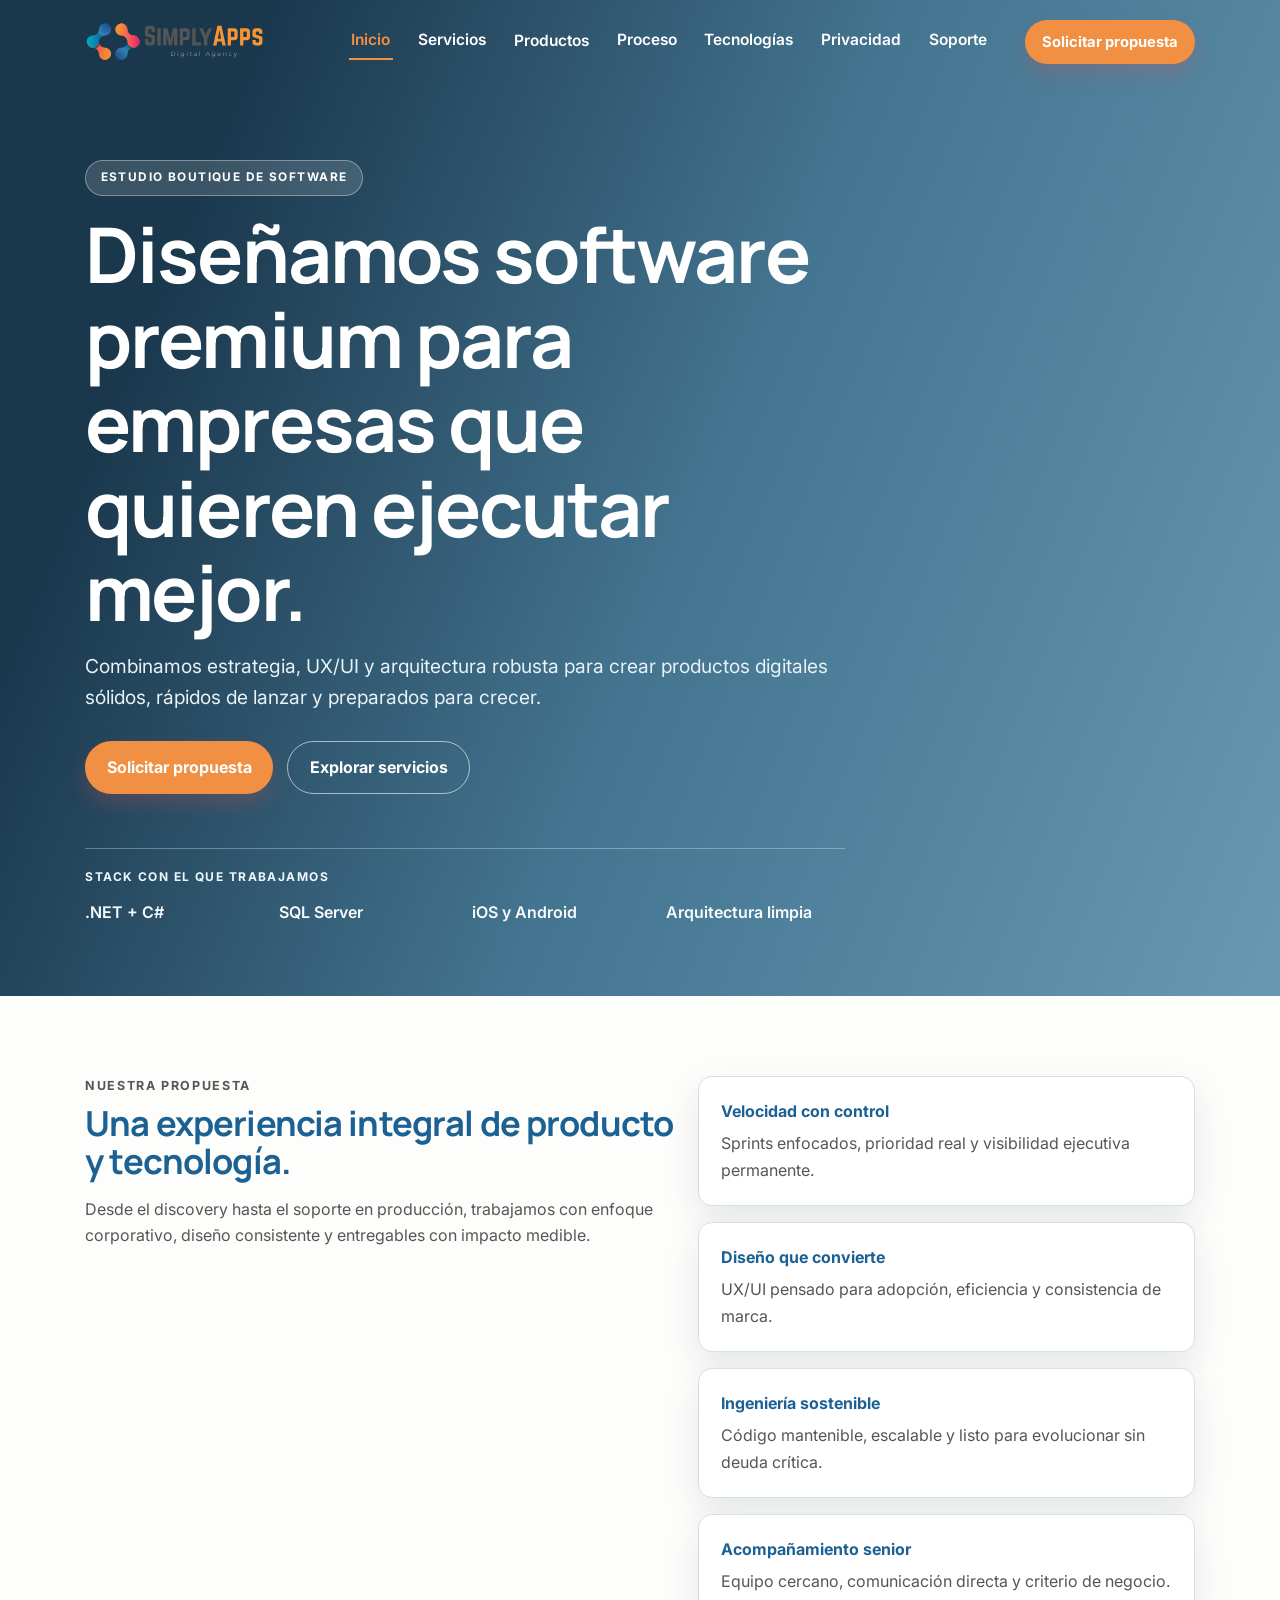
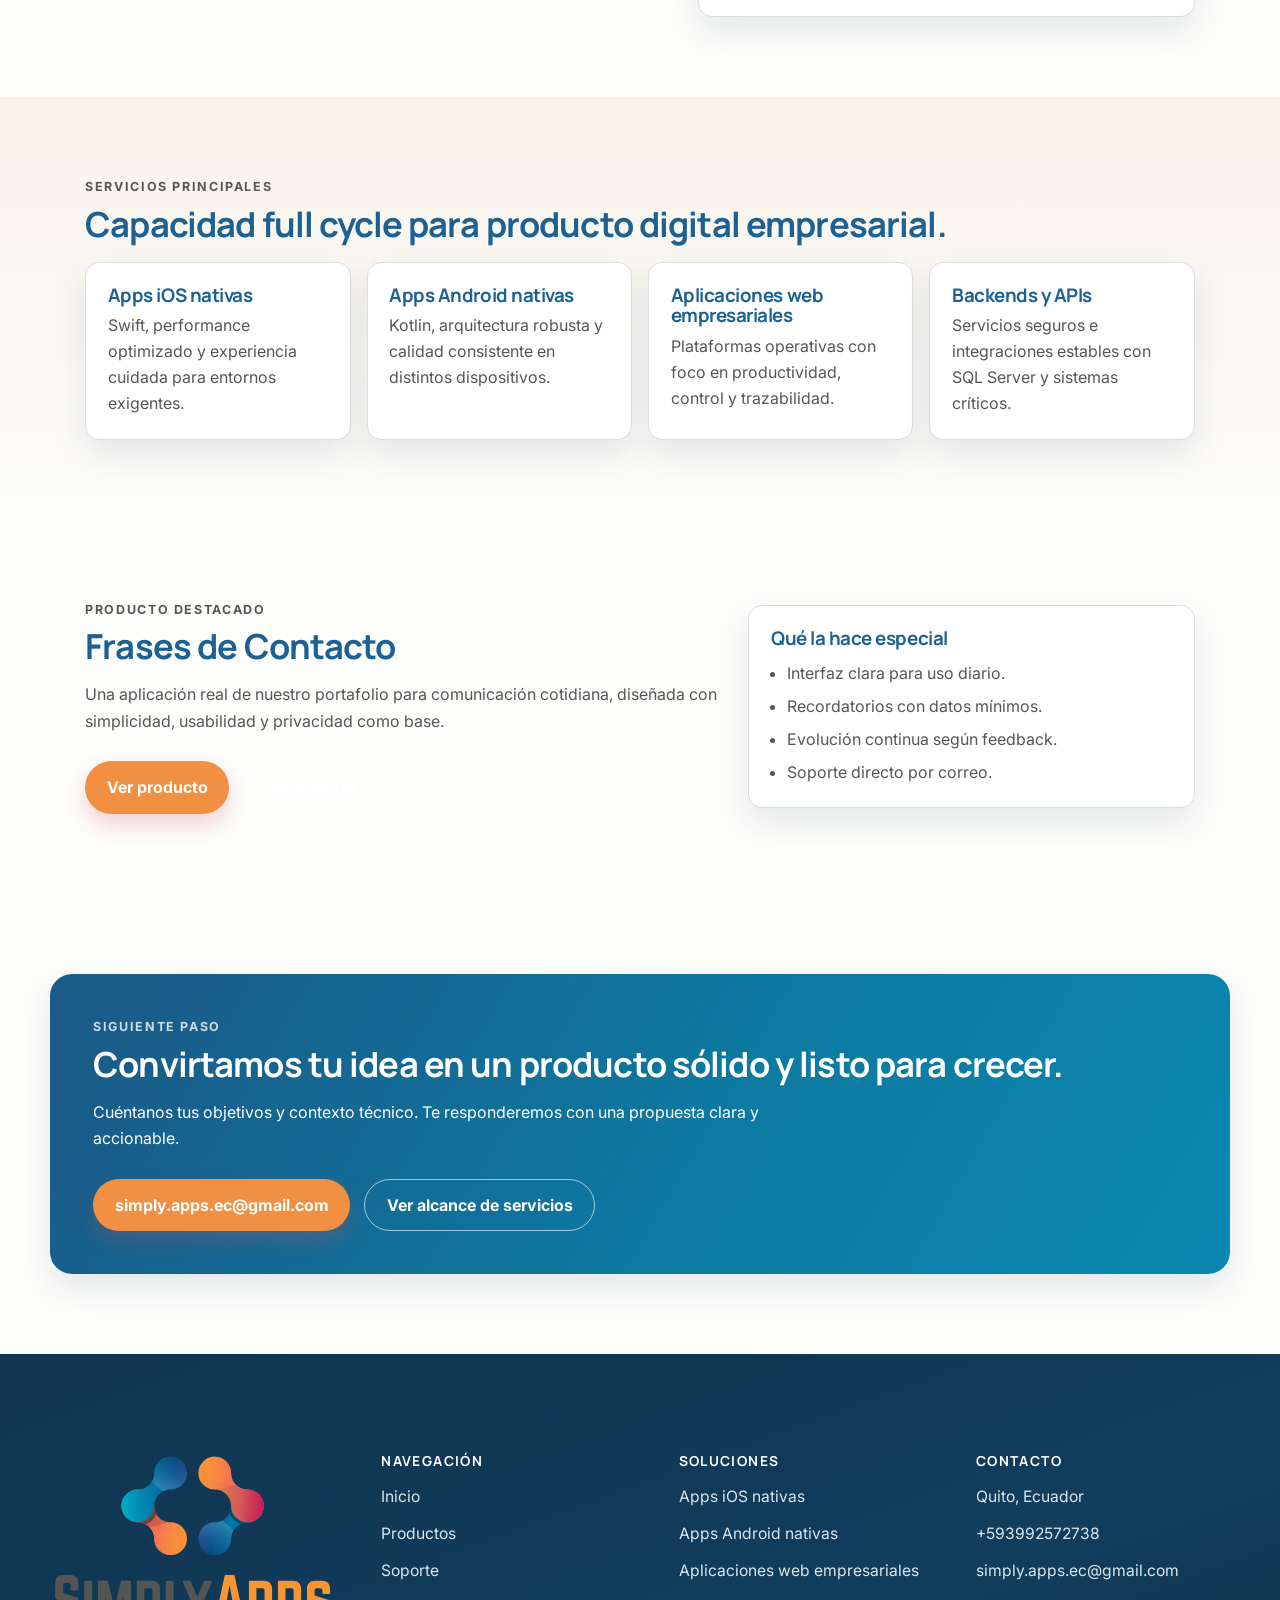
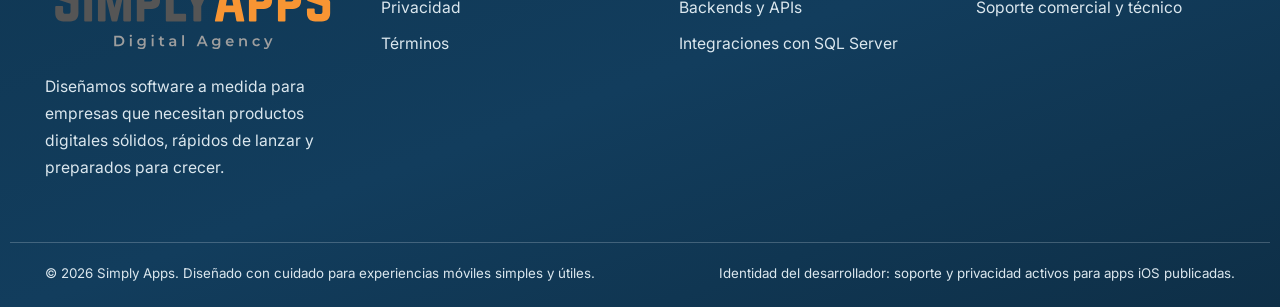
==== commit a7c253e9: "Refina redacción en español y mejora layout mobile" ====
--- a/index.html
+++ b/index.html
@@ -5,8 +5,20 @@
     <meta name="viewport" content="width=device-width, initial-scale=1" />
     <title>SimplyApps | Software a medida para empresas</title>
     <meta name="description" content="SimplyApps diseña y desarrolla apps móviles nativas, plataformas web empresariales y soluciones backend sólidas para organizaciones que necesitan crecer con confianza." />
+    <meta name="theme-color" content="#1C6193" />
     <link rel="canonical" href="https://simplyapps.github.io/" />
-    <link rel="icon" type="image/svg+xml" href="images/favicon.svg" />
+    <meta property="og:title" content="SimplyApps | Software a medida para empresas" />
+    <meta property="og:description" content="SimplyApps diseña y desarrolla apps móviles nativas, plataformas web empresariales y soluciones backend sólidas para organizaciones que necesitan crecer con confianza." />
+    <meta property="og:type" content="website" />
+    <meta property="og:url" content="https://simplyapps.github.io/" />
+    <meta property="og:image" content="https://simplyapps.github.io/images/og-cover.svg" />
+    <meta name="twitter:card" content="summary_large_image" />
+    <meta name="twitter:title" content="SimplyApps | Software a medida para empresas" />
+    <meta name="twitter:description" content="SimplyApps diseña y desarrolla apps móviles nativas, plataformas web empresariales y soluciones backend sólidas para organizaciones que necesitan crecer con confianza." />
+    <meta name="twitter:image" content="https://simplyapps.github.io/images/og-cover.svg" />
+    <link rel="icon" type="image/svg+xml" href="images/icono.svg" />
+    <link rel="shortcut icon" href="images/icono.svg" />
+    <link rel="apple-touch-icon" href="images/icono.svg" />
     <link rel="preconnect" href="https://fonts.googleapis.com" />
     <link rel="preconnect" href="https://fonts.gstatic.com" crossorigin />
     <link href="https://fonts.googleapis.com/css2?family=Manrope:wght@500;600;700;800&family=Inter:wght@400;500;600;700&display=swap" rel="stylesheet" />
@@ -14,14 +26,50 @@
   </head>
   <body data-page="inicio">
     <a class="skip-link" href="#contenido">Saltar al contenido principal</a>
+    <noscript>
+      <nav aria-label="Navegación esencial sin JavaScript">
+        <a href="index.html">Inicio</a> |
+        <a href="services.html">Servicios</a> |
+        <a href="support.html">Soporte</a> |
+        <a href="privacy.html">Privacidad</a> |
+        <a href="index.html#contacto">Contacto</a>
+      </nav>
+    </noscript>
     <header class="site-header" id="inicio">
-      <div id="site-nav"></div>
+      <nav class="nav" aria-label="Navegación principal">
+        <div class="container nav__inner">
+          <a class="brand" href="index.html" aria-label="Ir al inicio de SimplyApps">
+            <img src="images/logoh.svg" alt="SimplyApps" />
+          </a>
+          <button class="nav-toggle" type="button" aria-expanded="false" aria-controls="nav-menu">
+            <span class="sr-only">Abrir menú</span>
+            <span aria-hidden="true"></span>
+            <span aria-hidden="true"></span>
+            <span aria-hidden="true"></span>
+          </button>
+          <div class="nav__menu" id="nav-menu">
+            <a data-nav="inicio" href="index.html">Inicio</a>
+            <a data-nav="servicios" href="services.html">Servicios</a>
+            <div class="nav__item nav__item--dropdown">
+              <button class="nav__dropdown-toggle" type="button" aria-expanded="false" aria-controls="nav-productos-menu">Productos</button>
+              <div class="nav__dropdown" id="nav-productos-menu">
+                <a data-nav="producto-frases" href="frases-de-contacto.html">Frases de Contacto</a>
+              </div>
+            </div>
+            <a data-nav="proceso" href="process.html">Proceso</a>
+            <a data-nav="tecnologias" href="technologies.html">Tecnologías</a>
+            <a data-nav="privacy" href="privacy.html">Privacidad</a>
+            <a data-nav="support" href="support.html">Soporte</a>
+            <a class="btn btn--sm" href="index.html#contacto">Solicitar propuesta</a>
+          </div>
+        </div>
+      </nav>
 
       <section class="hero" aria-labelledby="hero-title">
         <div class="hero__media" aria-hidden="true"></div>
         <div class="hero__overlay" aria-hidden="true"></div>
         <div class="hero__content">
-          <span class="hero__badge">Boutique software studio</span>
+          <span class="hero__badge">Estudio boutique de software</span>
           <h1 id="hero-title">Diseñamos software premium para empresas que quieren ejecutar mejor.</h1>
           <p>Combinamos estrategia, UX/UI y arquitectura robusta para crear productos digitales sólidos, rápidos de lanzar y preparados para crecer.</p>
           <div class="hero__cta">
@@ -29,7 +77,7 @@
             <a class="btn btn--ghost" href="services.html">Explorar servicios</a>
           </div>
           <div class="hero__trust" aria-label="Tecnologías y estándares">
-            <p>STACK CON EL QUE OPERAMOS</p>
+            <p>STACK CON EL QUE TRABAJAMOS</p>
             <ul>
               <li>.NET + C#</li>
               <li>SQL Server</li>
@@ -61,7 +109,7 @@
       <section class="section section--soft" id="servicios">
         <div class="container">
           <p class="eyebrow">Servicios principales</p>
-          <h2>Capacidad full-cycle para producto digital empresarial.</h2>
+          <h2>Capacidad full cycle para producto digital empresarial.</h2>
           <div class="cards cards--4">
             <article class="card"><h3>Apps iOS nativas</h3><p>Swift, performance optimizado y experiencia cuidada para entornos exigentes.</p></article>
             <article class="card"><h3>Apps Android nativas</h3><p>Kotlin, arquitectura robusta y calidad consistente en distintos dispositivos.</p></article>
@@ -107,7 +155,49 @@
       </section>
     </main>
 
-    <div id="site-footer"></div>
+    <footer class="site-footer">
+      <div class="container footer-grid">
+        <div>
+          <a class="footer-brand" href="index.html">
+            <img src="images/LogoSquare.svg" alt="Logo SimplyApps" />
+          </a>
+          <p>Diseñamos software a medida para empresas que necesitan productos digitales sólidos, rápidos de lanzar y preparados para crecer.</p>
+        </div>
+        <div>
+          <h3>Navegación</h3>
+          <ul>
+            <li><a href="index.html">Inicio</a></li>
+            <li><a href="frases-de-contacto.html">Productos</a></li>
+            <li><a href="support.html">Soporte</a></li>
+            <li><a href="privacy.html">Privacidad</a></li>
+            <li><a href="terms.html">Términos</a></li>
+          </ul>
+        </div>
+        <div>
+          <h3>Soluciones</h3>
+          <ul>
+            <li>Apps iOS nativas</li>
+            <li>Apps Android nativas</li>
+            <li>Aplicaciones web empresariales</li>
+            <li>Backends y APIs</li>
+            <li>Integraciones con SQL Server</li>
+          </ul>
+        </div>
+        <div>
+          <h3>Contacto</h3>
+          <ul>
+            <li>Quito, Ecuador</li>
+            <li><a href="tel:+593992572738">+593992572738</a></li>
+            <li><a href="mailto:simply.apps.ec@gmail.com">simply.apps.ec@gmail.com</a></li>
+            <li>Soporte comercial y técnico</li>
+          </ul>
+        </div>
+      </div>
+      <div class="container footer-copy">
+        <small>© 2026 Simply Apps. Diseñado con cuidado para experiencias móviles simples y útiles.</small>
+        <small>Identidad del desarrollador: soporte y privacidad activos para apps iOS publicadas.</small>
+      </div>
+    </footer>
 
     <script src="js/main.js" defer></script>
   </body>
--- a/css/styles.css
+++ b/css/styles.css
@@ -26,6 +26,7 @@
   background: var(--color-bg);
   line-height: 1.65;
 }
+p { margin: 0 0 1rem; }
 a { color: inherit; text-decoration: none; }
 h1, h2, h3 {
   font-family: 'Manrope', 'Inter', system-ui, sans-serif;
@@ -158,6 +159,124 @@
 }
 
 .hero__cta { display: flex; flex-wrap: wrap; gap: .85rem; margin-top: 1.7rem; }
+
+
+.process-hero__content { max-width: min(var(--container-max), 100%); }
+.process-trust-chips {
+  list-style: none;
+  padding: 0;
+  margin: 1.35rem 0 0;
+  display: flex;
+  flex-wrap: wrap;
+  gap: .6rem;
+}
+.process-trust-chips li {
+  border: 1px solid rgba(255,255,255,.34);
+  background: rgba(255,255,255,.12);
+  color: #fff;
+  border-radius: 999px;
+  padding: .45rem .85rem;
+  font-weight: 600;
+  font-size: .9rem;
+}
+.process-section--tight { padding-block: clamp(3.5rem, 7vw, 5.4rem); }
+.process--timeline {
+  margin-top: 1.4rem;
+  grid-template-columns: repeat(2, minmax(0, 1fr));
+  gap: 1rem;
+}
+.process--timeline li {
+  position: relative;
+  overflow: hidden;
+  border-color: rgba(28, 97, 147, .18);
+}
+.process--timeline li::before {
+  content: '';
+  position: absolute;
+  inset: 0 0 auto;
+  height: 4px;
+  background: linear-gradient(90deg, rgba(28,97,147,.95), rgba(10,136,177,.9));
+}
+.process-showcase { padding-block: clamp(3.8rem, 8vw, 6.2rem); }
+.process-showcase__intro {
+  max-width: 56rem;
+  margin-bottom: clamp(1.5rem, 3vw, 2.6rem);
+}
+.process-showcase__eyebrow {
+  margin: 0;
+  text-transform: uppercase;
+  letter-spacing: .18em;
+  font-size: .78rem;
+  font-weight: 700;
+  color: #1d5f8f;
+}
+.process-showcase__title {
+  margin: .75rem 0 0;
+  color: var(--color-primary);
+  font-size: clamp(1.75rem, 4vw, 2.8rem);
+  line-height: 1.16;
+}
+.process-showcase__lead {
+  margin: .95rem 0 0;
+  max-width: 66ch;
+  color: var(--color-text-muted);
+  font-size: clamp(1rem, 1.7vw, 1.18rem);
+  line-height: 1.75;
+}
+.process-showcase__frame {
+  max-width: min(1400px, 100%);
+  margin: 0 auto;
+  padding: clamp(.55rem, 1.25vw, 1rem);
+  background: #fff;
+  border: 1px solid rgba(28, 97, 147, .14);
+  border-radius: clamp(14px, 1.7vw, 22px);
+  box-shadow: 0 12px 34px rgba(14, 50, 76, 0.08);
+}
+.process-showcase__image {
+  display: block;
+  width: 100%;
+  height: auto;
+  border-radius: clamp(10px, 1.25vw, 16px);
+}
+.process-cards .process-card {
+  transition: transform .2s ease, box-shadow .2s ease, border-color .2s ease;
+}
+.process-cards .process-card:hover {
+  transform: translateY(-4px);
+  border-color: rgba(10, 136, 177, .42);
+  box-shadow: 0 18px 34px rgba(14, 50, 76, 0.14);
+}
+.process-ideal-list {
+  margin: 1.2rem 0 0;
+  padding: 0;
+  list-style: none;
+  display: grid;
+  gap: .75rem;
+}
+.process-ideal-list li {
+  position: relative;
+  padding: .7rem .95rem .7rem 2rem;
+  border: 1px solid rgba(10,136,177,.22);
+  background: #fff;
+  border-radius: 12px;
+  box-shadow: var(--shadow-soft);
+}
+.process-ideal-list li::before {
+  content: '';
+  position: absolute;
+  left: .85rem;
+  top: 50%;
+  width: .55rem;
+  height: .55rem;
+  border-radius: 999px;
+  background: var(--color-accent);
+  transform: translateY(-50%);
+}
+.cta-block--premium {
+  border: 1px solid rgba(255,255,255,.22);
+  background: linear-gradient(135deg, #1b5d8d 0%, #1b6996 43%, #0a88b1 100%);
+}
+
 .btn {
   border: none;
   border-radius: 999px;
@@ -209,6 +328,13 @@
 }
 .card h3, .card h2 { margin-bottom: .5rem; color: var(--color-primary); }
 .card p, .card li { color: var(--color-text); }
+.card p { margin: .45rem 0 0; line-height: 1.62; }
+.card ul {
+  margin: .7rem 0 0;
+  padding-left: 1.1rem;
+  display: grid;
+  gap: .42rem;
+}
 .stats { list-style: none; padding: 0; margin: 0; }
 .stats li strong { display: block; color: var(--color-primary); margin-bottom: .35rem; }
 .process { list-style: none; padding: 0; margin: 1rem 0 0; display: grid; grid-template-columns: repeat(3, minmax(0,1fr)); gap: .9rem; }
@@ -341,12 +467,15 @@
 
 @media (max-width: 1080px) {
   .cards--4, .cards--3, .grid--2, .footer-grid, .app-highlight, .legal-grid, .process, .product-hero__layout, .preview-grid, .support-grid { grid-template-columns: 1fr 1fr; }
+  .process--timeline { grid-template-columns: 1fr 1fr; }
+  .process-showcase__intro { max-width: 48rem; }
   .hero__trust ul { grid-template-columns: repeat(2, minmax(0, 1fr)); }
   .footer-grid { gap: 1.9rem 1.5rem; }
   .footer-grid > div:first-child { grid-column: 1 / -1; max-width: 52ch; padding-right: 0; }
   .footer-brand img { width: clamp(210px, 35vw, 280px); }
 }
 @media (max-width: 780px) {
+  :root { --container-pad: 1.1rem; }
   .nav__inner { min-height: 76px; }
   .brand img { height: 36px; }
   .nav-toggle { display: inline-block; }
@@ -367,19 +496,78 @@
   }
   .nav__menu.is-open { display: flex; }
   .nav__menu a:not(.btn), .nav__dropdown-toggle { color: var(--color-primary); text-align: left; }
+  .nav__menu a:not(.btn):focus-visible,
+  .nav__dropdown-toggle:focus-visible,
+  .nav__dropdown a:focus-visible {
+    outline: 3px solid var(--color-accent);
+    outline-offset: 2px;
+    background: rgba(241, 144, 67, .16);
+    border-radius: 10px;
+    color: #0f3550 !important;
+  }
   .nav__item--dropdown { display: grid; gap: .45rem; }
   .nav__dropdown { position: static; min-width: 100%; box-shadow: none; padding: .4rem; background: #f6f9ff; }
   .nav__item--dropdown:hover .nav__dropdown { display: none; }
   .nav__item--dropdown.is-open .nav__dropdown { display: block; }
   .nav__menu .btn { margin-left: 0; margin-top: .2rem; }
   .cards--4, .cards--3, .cards--2, .grid--2, .footer-grid, .app-highlight, .legal-grid, .process, .product-hero__layout, .preview-grid, .support-grid { grid-template-columns: 1fr; }
+  .section {
+    padding: clamp(2.5rem, 8vw, 3.2rem) 0;
+  }
+  .section h2 {
+    margin: .4rem 0 .8rem;
+    font-size: clamp(1.45rem, 6.6vw, 1.95rem);
+    line-height: 1.22;
+    text-wrap: balance;
+  }
+  .section p {
+    max-width: 58ch;
+    line-height: 1.72;
+  }
+  .card, .stats li, .process li, .faq-item {
+    padding: 1rem .95rem;
+  }
+  .process--timeline { grid-template-columns: 1fr; }
+  .process-showcase { padding-block: clamp(3.2rem, 9vw, 4.2rem); }
+  .process-showcase__title { font-size: clamp(1.58rem, 8vw, 2.2rem); }
+  .process-showcase__lead { font-size: 1rem; line-height: 1.68; }
+  .process-showcase__frame { padding: .5rem; border-radius: 12px; }
+  .process-showcase__image { border-radius: 10px; }
+  .process-trust-chips li { font-size: .86rem; }
   .footer-grid { gap: 1.8rem; }
   .site-footer { padding-top: 3.8rem; }
   .footer-grid > div:first-child { max-width: 100%; }
   .footer-brand img { width: clamp(190px, 56vw, 250px); }
   .site-footer h3 { margin-top: .1rem; }
   .hero { min-height: 86vh; }
+  .hero h1, .page-hero h1 {
+    font-size: clamp(1.88rem, 8.3vw, 2.7rem);
+    line-height: 1.16;
+    text-wrap: balance;
+  }
+  .hero p, .page-hero p { font-size: 1rem; line-height: 1.68; }
+  .hero__content, .page-hero__content {
+    padding-top: clamp(7rem, 24vh, 8rem);
+    padding-bottom: clamp(2.4rem, 8vh, 3.2rem);
+  }
+  .hero__trust ul { grid-template-columns: 1fr; gap: .5rem; }
+  .hero__trust li { line-height: 1.4; }
+  .cta-block {
+    border-radius: 18px;
+    padding: 1.35rem 1.1rem;
+  }
+  .footer-copy {
+    margin-top: 2rem;
+    padding-top: 1rem;
+    gap: .7rem;
+  }
   .hero__cta { flex-direction: column; align-items: stretch; }
+  .hero__cta .btn { width: 100%; }
+  .chips li {
+    width: 100%;
+    justify-content: center;
+    text-align: center;
+  }
   .iphone-mockup__screen { min-height: 460px; }
 }
 
